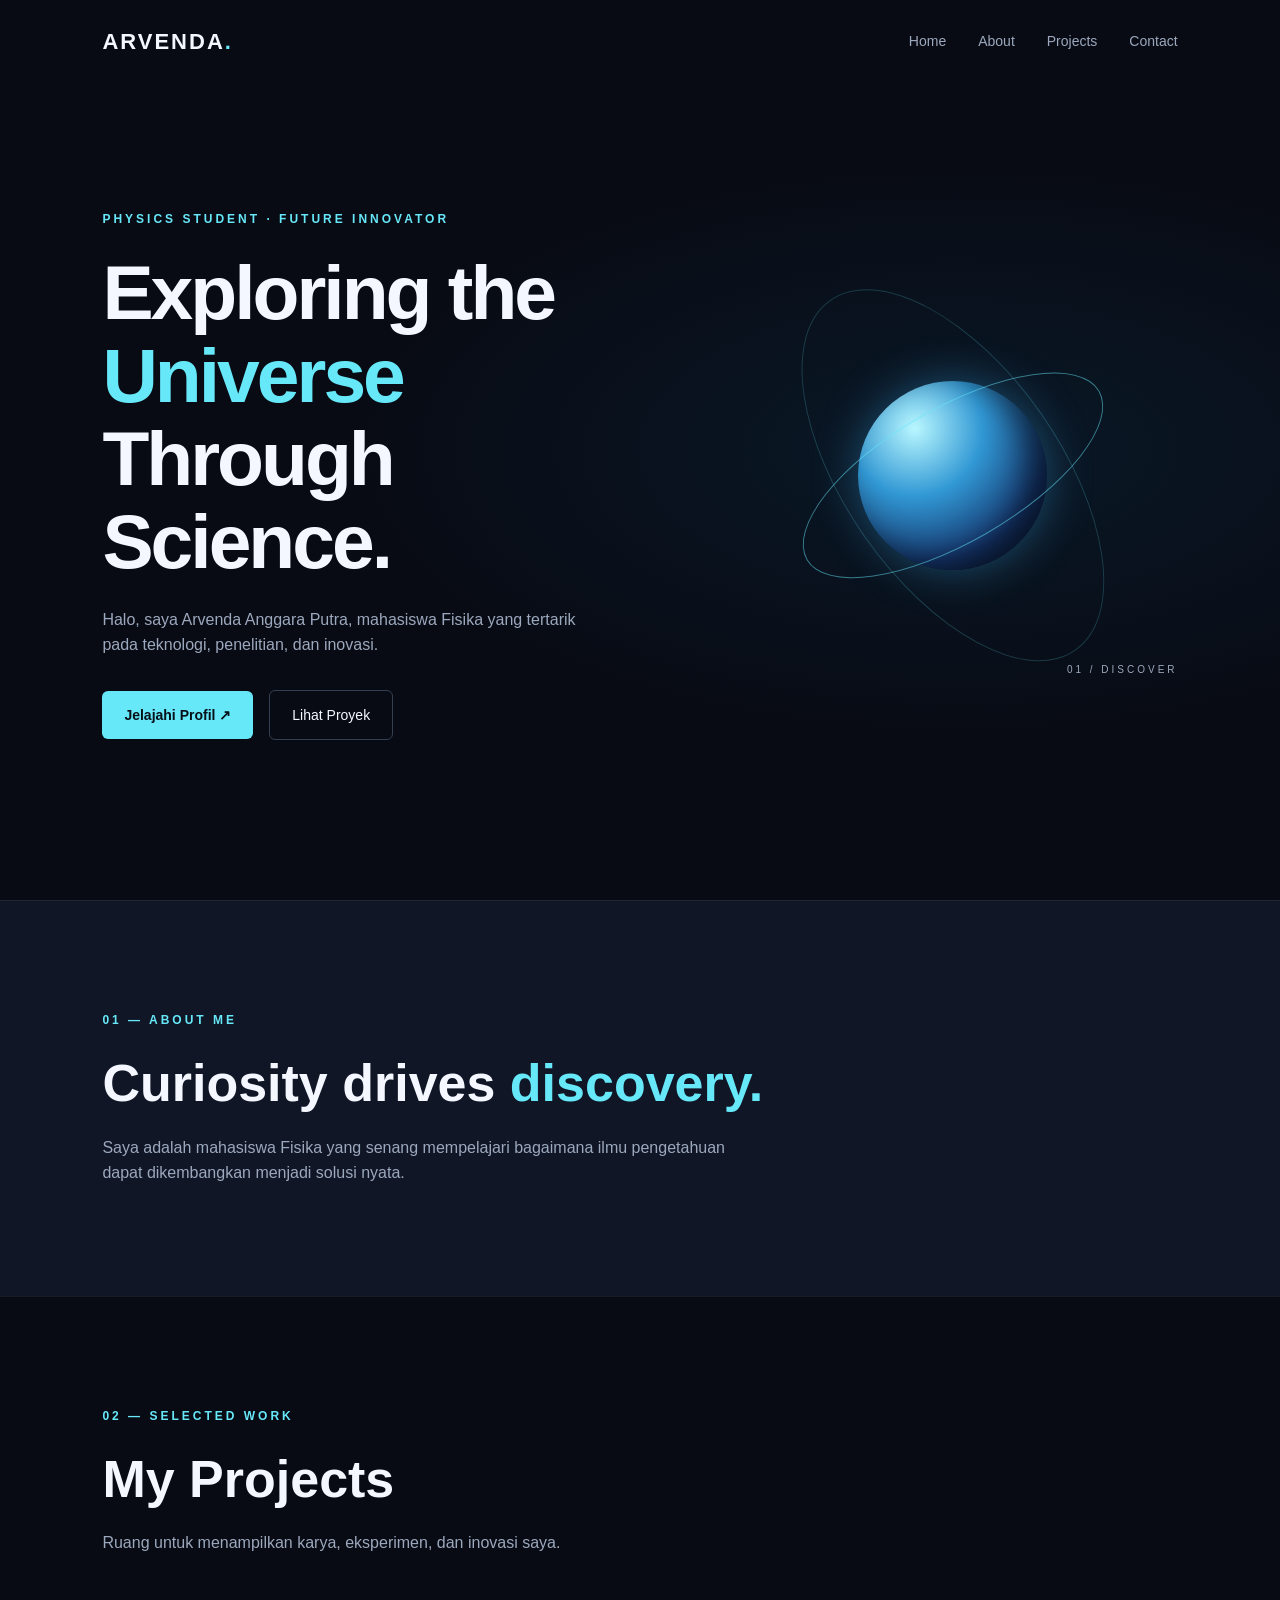
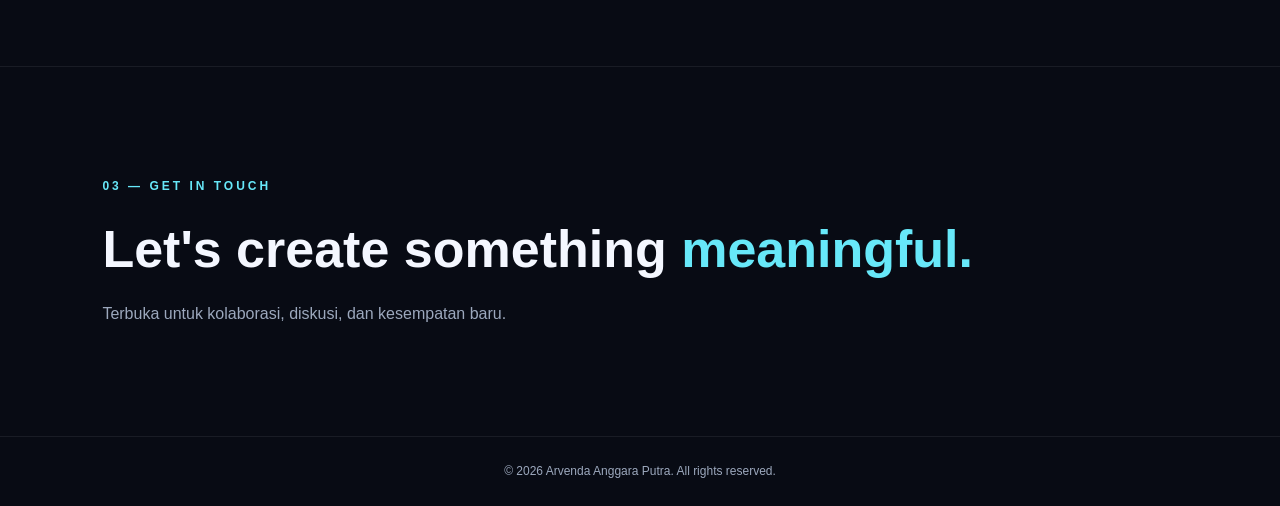
==== index.html @ 93c9cae4 "Add files via upload" ====
<!DOCTYPE html>
<html lang="id">
<head>
    <meta charset="UTF-8">
    <meta name="viewport" content="width=device-width, initial-scale=1.0">
    <title>Arvenda Anggara | Portfolio</title>
    <link rel="stylesheet" href="style.css">
</head>
<body>

    <header class="navbar">
        <a href="#" class="logo">ARVENDA<span>.</span></a>

        <nav>
            <a href="#home">Home</a>
            <a href="#about">About</a>
            <a href="#projects">Projects</a>
            <a href="#contact">Contact</a>
        </nav>
    </header>

    <main>
        <section class="hero" id="home">
            <div class="hero-content">
                <p class="eyebrow">PHYSICS STUDENT · FUTURE INNOVATOR</p>

                <h1>
                    Exploring the
                    <span>Universe</span>
                    Through Science.
                </h1>

                <p class="description">
                    Halo, saya Arvenda Anggara Putra,
                    mahasiswa Fisika yang tertarik pada
                    teknologi, penelitian, dan inovasi.
                </p>

                <div class="hero-buttons">
                    <a href="#about" class="btn-primary">
                        Jelajahi Profil <span>↗</span>
                    </a>
                    <a href="#projects" class="btn-secondary">
                        Lihat Proyek
                    </a>
                </div>
            </div>

            <div class="hero-visual">
                <div class="orbit orbit-one"></div>
                <div class="orbit orbit-two"></div>
                <div class="planet"></div>
                <div class="visual-label">01 / DISCOVER</div>
            </div>
        </section>

        <section class="about" id="about">
            <p class="eyebrow">01 — ABOUT ME</p>
            <h2>Curiosity drives <span>discovery.</span></h2>
            <p>
                Saya adalah mahasiswa Fisika yang senang
                mempelajari bagaimana ilmu pengetahuan
                dapat dikembangkan menjadi solusi nyata.
            </p>
        </section>

        <section class="projects" id="projects">
            <p class="eyebrow">02 — SELECTED WORK</p>
            <h2>My Projects</h2>
            <p>Ruang untuk menampilkan karya, eksperimen, dan inovasi saya.</p>
        </section>

        <section class="contact" id="contact">
            <p class="eyebrow">03 — GET IN TOUCH</p>
            <h2>Let's create something <span>meaningful.</span></h2>
            <p>Terbuka untuk kolaborasi, diskusi, dan kesempatan baru.</p>
        </section>
    </main>

    <footer>
        <p>© 2026 Arvenda Anggara Putra. All rights reserved.</p>
    </footer>

    <script src="script.js"></script>
</body>
</html>
---- style.css ----
/* 1. Pengaturan dasar */
* {
    margin: 0;
    padding: 0;
    box-sizing: border-box;
    scroll-behavior: smooth;
}

:root {
    --background: #080b14;
    --surface: #101625;
    --primary: #67e8f9;
    --text: #f4f7ff;
    --muted: #9ca8bd;
}

body {
    background: var(--background);
    color: var(--text);
    font-family: Arial, Helvetica, sans-serif;
    line-height: 1.6;
}

/* 2. Navigasi */
.navbar {
    width: 100%;
    padding: 24px 8%;
    display: flex;
    justify-content: space-between;
    align-items: center;
    position: absolute;
    top: 0;
    left: 0;
    z-index: 10;
}

.logo {
    font-size: 22px;
    font-weight: bold;
    letter-spacing: 2px;
    color: var(--text);
    text-decoration: none;
}

.logo span,
h1 span,
h2 span {
    color: var(--primary);
}

nav {
    display: flex;
    gap: 32px;
}

nav a {
    text-decoration: none;
    color: var(--muted);
    font-size: 14px;
    transition: color 0.3s ease;
}

nav a:hover {
    color: var(--primary);
}

/* 3. Halaman pembuka */
.hero {
    min-height: 100vh;
    padding: 130px 8% 80px;
    display: flex;
    align-items: center;
    justify-content: space-between;
    gap: 50px;
    overflow: hidden;
    position: relative;
    background:
        radial-gradient(
            ellipse at 75% 50%,
            rgba(20, 95, 140, 0.16),
            transparent 45%
        );
}

.hero-content {
    max-width: 620px;
    position: relative;
    z-index: 2;
    animation: fadeUp 1s ease both;
}

.eyebrow {
    color: var(--primary);
    font-size: 12px;
    letter-spacing: 3px;
    font-weight: bold;
    margin-bottom: 22px;
}

h1 {
    font-size: clamp(44px, 6vw, 78px);
    line-height: 1.08;
    letter-spacing: -3px;
    margin-bottom: 24px;
}

.description {
    max-width: 480px;
    color: var(--muted);
    font-size: 16px;
    margin-bottom: 32px;
}

/* 4. Tombol */
.hero-buttons {
    display: flex;
    align-items: center;
    flex-wrap: wrap;
    gap: 16px;
}

.btn-primary,
.btn-secondary {
    padding: 13px 22px;
    border-radius: 6px;
    text-decoration: none;
    font-size: 14px;
    transition: 0.3s ease;
}

.btn-primary {
    background: var(--primary);
    color: #061018;
    font-weight: bold;
}

.btn-primary:hover {
    transform: translateY(-4px);
    box-shadow: 0 8px 30px rgba(103, 232, 249, 0.25);
}

.btn-secondary {
    border: 1px solid #344052;
    color: var(--text);
}

.btn-secondary:hover {
    border-color: var(--primary);
    color: var(--primary);
}

/* 5. Visual planet dan orbit */
.hero-visual {
    width: min(40vw, 450px);
    aspect-ratio: 1;
    position: relative;
    display: grid;
    place-items: center;
    flex-shrink: 0;
    animation: fadeIn 1.5s ease both;
}

.planet {
    width: 42%;
    aspect-ratio: 1;
    border-radius: 50%;
    background:
        radial-gradient(circle at 30% 25%,
            #b9f7ff,
            #3198d4 35%,
            #15366e 70%,
            #091225);
    box-shadow:
        0 0 45px rgba(64, 185, 255, 0.35),
        inset -18px -10px 30px rgba(0, 0, 0, 0.5);
    animation: float 5s ease-in-out infinite;
}

.orbit {
    position: absolute;
    width: 75%;
    height: 30%;
    border: 1px solid rgba(103, 232, 249, 0.5);
    border-radius: 50%;
    transform: rotate(-30deg);
}

.orbit-one {
    animation: rotateOrbit 12s linear infinite;
}

.orbit-two {
    width: 95%;
    height: 48%;
    border-color: rgba(103, 232, 249, 0.2);
    transform: rotate(55deg);
}

.visual-label {
    position: absolute;
    bottom: 5%;
    right: 0;
    font-size: 10px;
    letter-spacing: 3px;
    color: var(--muted);
}

/* 6. Bagian lainnya */
.about,
.projects,
.contact {
    padding: 110px 8%;
    border-top: 1px solid rgba(255, 255, 255, 0.07);
}

.about {
    background: var(--surface);
}

.about h2,
.projects h2,
.contact h2 {
    font-size: clamp(32px, 5vw, 52px);
    line-height: 1.2;
    margin-bottom: 20px;
}

.about > p:last-child,
.projects > p:last-child,
.contact > p:last-child {
    max-width: 650px;
    color: var(--muted);
}

/* 7. Footer */
footer {
    padding: 25px 8%;
    text-align: center;
    border-top: 1px solid rgba(255, 255, 255, 0.07);
    color: var(--muted);
    font-size: 12px;
}

/* 8. Animasi */
@keyframes fadeUp {
    from {
        opacity: 0;
        transform: translateY(30px);
    }
    to {
        opacity: 1;
        transform: translateY(0);
    }
}

@keyframes fadeIn {
    from { opacity: 0; }
    to { opacity: 1; }
}

@keyframes float {
    0%, 100% { transform: translateY(0); }
    50% { transform: translateY(-15px); }
}

@keyframes rotateOrbit {
    from { transform: rotate(-30deg); }
    to { transform: rotate(330deg); }
}

/* 9. Tampilan ponsel */
@media (max-width: 768px) {
    .navbar {
        padding: 20px 6%;
        flex-wrap: wrap;
        gap: 15px;
    }

    nav {
        gap: 14px;
        flex-wrap: wrap;
    }

    nav a {
        font-size: 12px;
    }

    .hero {
        flex-direction: column;
        justify-content: center;
        text-align: center;
        padding: 150px 6% 70px;
        gap: 30px;
    }

    .hero-content {
        display: flex;
        flex-direction: column;
        align-items: center;
    }

    h1 {
        letter-spacing: -1.5px;
    }

    .hero-visual {
        width: min(75vw, 340px);
    }

    .hero-buttons {
        justify-content: center;
    }

    .about,
    .projects,
    .contact {
        padding: 80px 6%;
    }
}
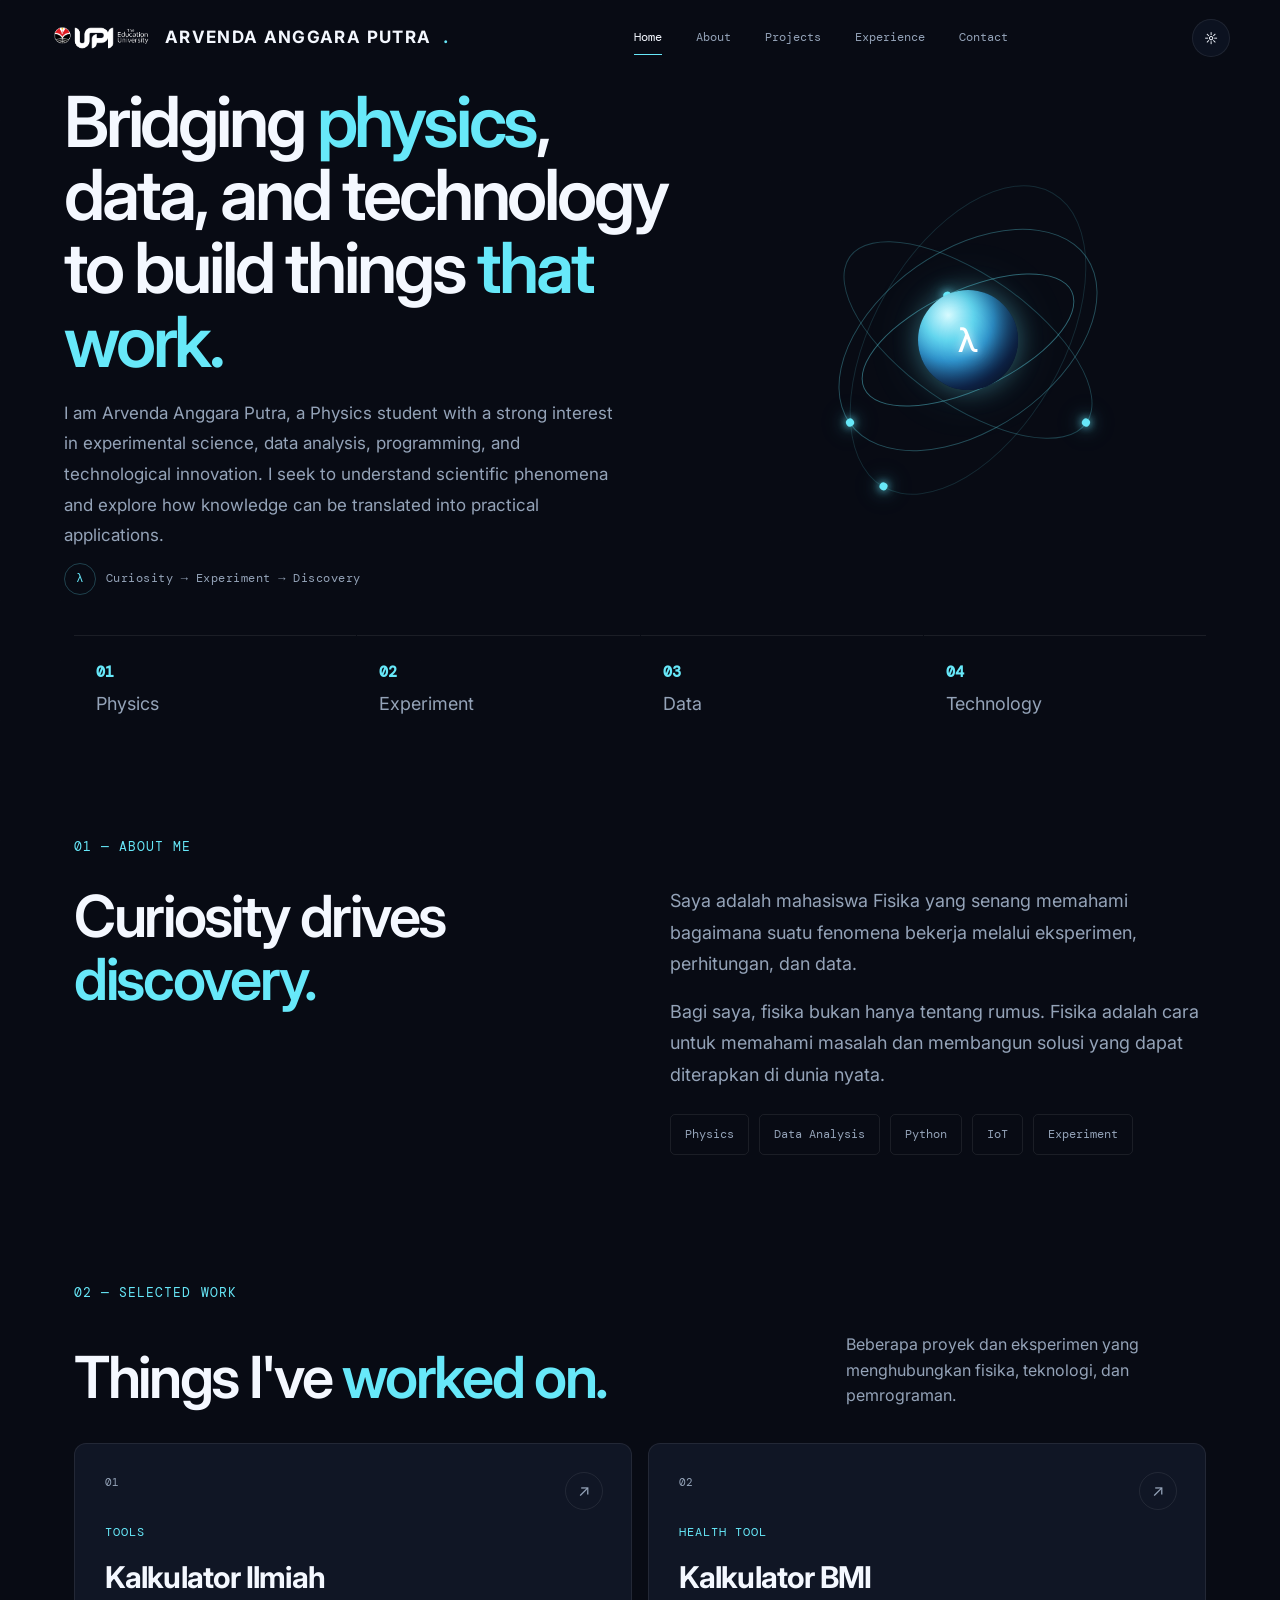
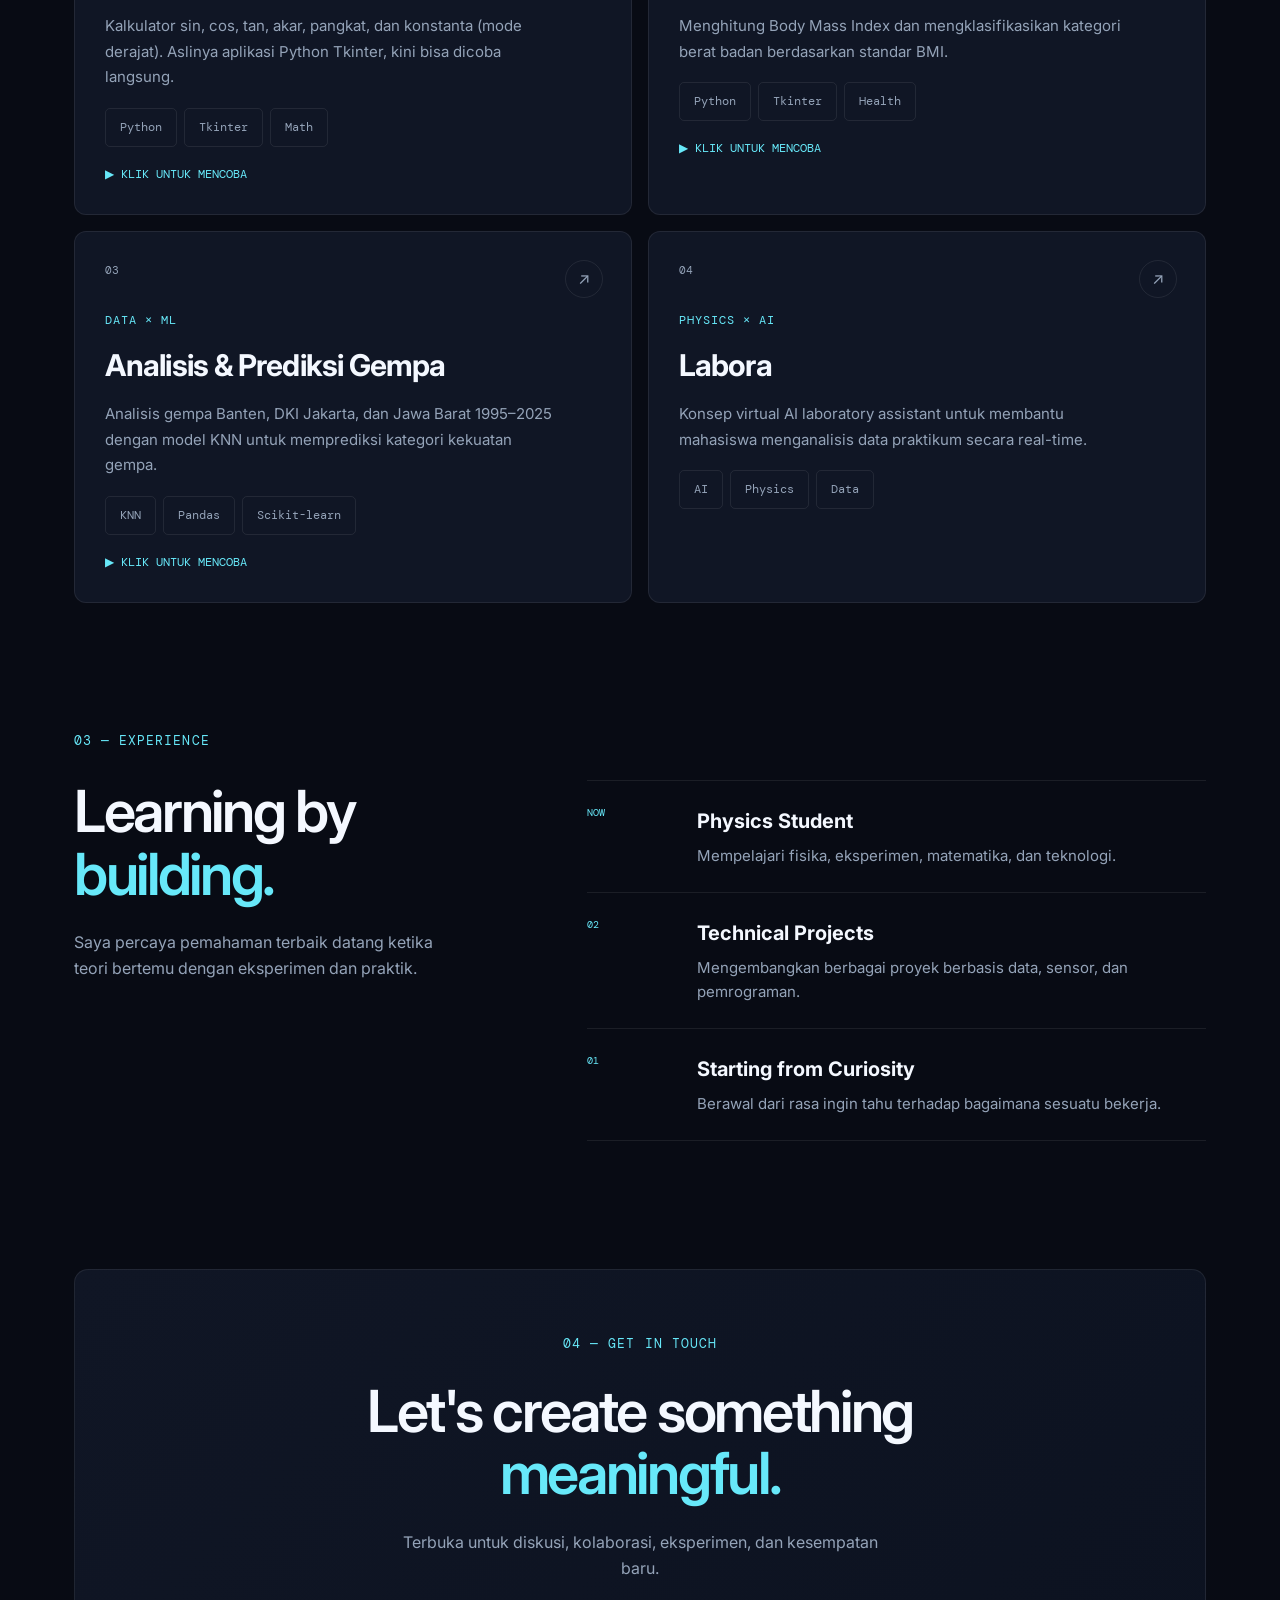
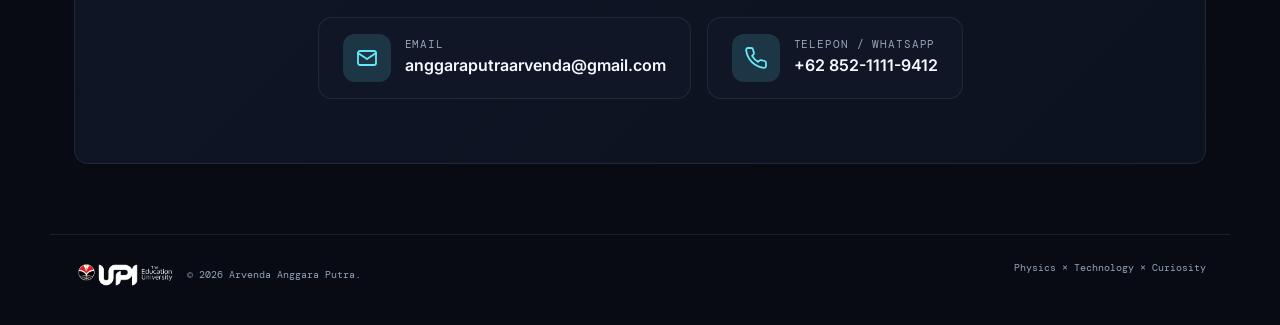
==== commit 2c873c48: "Add files via upload" ====
--- a/index.html
+++ b/index.html
@@ -1,87 +1,220 @@
-
 <!DOCTYPE html>
 <html lang="id">
 <head>
-    <meta charset="UTF-8">
-    <meta name="viewport" content="width=device-width, initial-scale=1.0">
-    <title>Arvenda Anggara | Portfolio</title>
-    <link rel="stylesheet" href="style.css">
+<meta charset="UTF-8">
+<meta name="viewport" content="width=device-width, initial-scale=1.0">
+<meta name="description" content="Portfolio Arvenda Anggara Putra — Physics Student, Technical Explorer, and Future Innovator.">
+<title>Arvenda Anggara | Physics Student</title>
+<link rel="preconnect" href="https://fonts.googleapis.com">
+<link rel="preconnect" href="https://fonts.gstatic.com" crossorigin>
+<link href="https://fonts.googleapis.com/css2?family=DM+Mono:wght@400;500&family=Inter:wght@400;500;600;700&display=swap" rel="stylesheet">
+<link rel="stylesheet" href="style.css">
+<style>
+/* ===== PENYESUAIAN LAYOUT ===== */
+.hero{min-height:0;padding:85px 5% 30px;gap:3rem}
+.hero-description{font-size:17px;margin-top:20px}
+/* Jarak atas hero-note dikurangi agar lebih naik merapat ke teks */
+.hero-note{margin-top:12px;font-size:12px}
+.note-symbol{width:32px;height:32px}
+.stats{padding:10px 24px 30px}
+.stat-item{padding:24px 22px}
+.stat-item strong{font-size:15px;margin-bottom:6px}
+.stat-item span{font-size:18px}
+.section{padding:64px 24px}
+.section-label{margin-bottom:28px;font-size:13px}
+.about-grid{gap:60px}
+.about-text{font-size:18px;line-height:1.75}
+.about-text p+p{margin-top:16px}
+.skills{margin-top:24px;gap:10px}
+.skills span,.project-tags span{font-size:12px;padding:9px 14px}
+.section-heading{margin-bottom:34px}
+.section-heading p{font-size:16px}
+.project-card{min-height:0;padding:30px;justify-content:flex-start}
+.project-content{margin-top:26px}
+.project-category{font-size:12px}
+.project-card h3{font-size:30px;margin-top:10px}
+.project-card p{font-size:15px;margin-top:12px}
+.project-tags{margin-top:18px}
+.timeline-item{padding:24px 0}
+.timeline-item h3{font-size:20px}
+.timeline-item p{font-size:15px}
+.contact{padding-bottom:70px}
+.contact-box{padding:64px 40px}
+.demo-cta{margin-top:18px;font-family:"DM Mono",monospace;font-size:12px;color:var(--accent)}
+.project-card.demo{cursor:pointer}
+
+/* ===== LOGO UPI ===== */
+.logo{display:flex;align-items:center;gap:12px}
+.upi{height:30px;width:auto;display:block}
+body.light .upi{filter:brightness(0)}
+.uni{display:inline-flex;align-items:center;gap:14px;margin-bottom:12px;}
+.uni .upi{height:44px}
+.uni span{font:11px/1.6 "DM Mono",monospace;color:var(--text-muted);text-align:left;letter-spacing:.04em}
+footer p:first-child{display:flex;align-items:center;gap:10px}
+@media(max-width:1100px){.logo .upi{display:none}}
+
+/* ===== KONTAK ===== */
+.contact-links{display:flex;gap:16px;justify-content:center;flex-wrap:wrap;margin-top:36px}
+.c-item{display:flex;align-items:center;gap:14px;padding:16px 24px;border:1px solid var(--border);border-radius:14px;background:var(--surface);text-align:left;transition:.25s ease}
+.c-item:hover{border-color:var(--border-accent);transform:translateY(-3px)}
+.c-ico{width:48px;height:48px;border-radius:12px;display:grid;place-items:center;background:var(--accent-soft);color:var(--accent);flex-shrink:0}
+.c-item small{display:block;font:11px "DM Mono",monospace;letter-spacing:.08em;color:var(--text-muted);margin-bottom:2px}
+.c-item b{font-size:16px;font-weight:600}
+@media(max-width:700px){.contact-box{padding:48px 20px}.c-item{width:100%}}
+</style>
 </head>
 <body>
 
-    <header class="navbar">
-        <a href="#" class="logo">ARVENDA<span>.</span></a>
-
-        <nav>
-            <a href="#home">Home</a>
-            <a href="#about">About</a>
-            <a href="#projects">Projects</a>
-            <a href="#contact">Contact</a>
-        </nav>
-    </header>
-
-    <main>
-        <section class="hero" id="home">
-            <div class="hero-content">
-                <p class="eyebrow">PHYSICS STUDENT · FUTURE INNOVATOR</p>
-
-                <h1>
-                    Exploring the
-                    <span>Universe</span>
-                    Through Science.
-                </h1>
-
-                <p class="description">
-                    Halo, saya Arvenda Anggara Putra,
-                    mahasiswa Fisika yang tertarik pada
-                    teknologi, penelitian, dan inovasi.
-                </p>
-
-                <div class="hero-buttons">
-                    <a href="#about" class="btn-primary">
-                        Jelajahi Profil <span>↗</span>
-                    </a>
-                    <a href="#projects" class="btn-secondary">
-                        Lihat Proyek
-                    </a>
-                </div>
-            </div>
-
-            <div class="hero-visual">
-                <div class="orbit orbit-one"></div>
-                <div class="orbit orbit-two"></div>
-                <div class="planet"></div>
-                <div class="visual-label">01 / DISCOVER</div>
-            </div>
-        </section>
-
-        <section class="about" id="about">
-            <p class="eyebrow">01 — ABOUT ME</p>
-            <h2>Curiosity drives <span>discovery.</span></h2>
-            <p>
-                Saya adalah mahasiswa Fisika yang senang
-                mempelajari bagaimana ilmu pengetahuan
-                dapat dikembangkan menjadi solusi nyata.
-            </p>
-        </section>
-
-        <section class="projects" id="projects">
-            <p class="eyebrow">02 — SELECTED WORK</p>
-            <h2>My Projects</h2>
-            <p>Ruang untuk menampilkan karya, eksperimen, dan inovasi saya.</p>
-        </section>
-
-        <section class="contact" id="contact">
-            <p class="eyebrow">03 — GET IN TOUCH</p>
-            <h2>Let's create something <span>meaningful.</span></h2>
-            <p>Terbuka untuk kolaborasi, diskusi, dan kesempatan baru.</p>
-        </section>
-    </main>
-
-    <footer>
-        <p>© 2026 Arvenda Anggara Putra. All rights reserved.</p>
-    </footer>
-
-    <script src="script.js"></script>
+<header class="navbar" id="navbar">
+  <a href="#home" class="logo"><img class="upi" src="UPI-Logo-white.png" alt="" onerror="this.style.display='none'">ARVENDA ANGGARA PUTRA<span>.</span></a>
+  <nav class="nav-links" id="navLinks">
+    <a href="#home" class="nav-link active">Home</a>
+    <a href="#about" class="nav-link">About</a>
+    <a href="#projects" class="nav-link">Projects</a>
+    <a href="#experience" class="nav-link">Experience</a>
+    <a href="#contact" class="nav-link">Contact</a>
+  </nav>
+  <div class="nav-actions">
+    <button class="theme-toggle" id="themeToggle" aria-label="Toggle theme">☼</button>
+    <button class="menu-toggle" id="menuToggle" aria-label="Open menu" aria-expanded="false">☰</button>
+  </div>
+</header>
+
+<main>
+
+<section class="hero" id="home">
+  <div class="hero-content reveal">
+    
+    <h1>Bridging <span>physics</span>, data, and technology<br>to build things <span>that work.</span></h1>
+    
+    <p class="hero-description">I am Arvenda Anggara Putra, a Physics student with a strong interest in experimental science, data analysis, programming, and technological innovation. I seek to understand scientific phenomena and explore how knowledge can be translated into practical applications.</p>
+    
+    <div class="hero-note"><span class="note-symbol">λ</span><span>Curiosity → Experiment → Discovery</span></div>
+  </div>
+  <div class="hero-visual reveal">
+    <div class="orbit orbit-one"><span class="particle"></span></div>
+    <div class="orbit orbit-two"><span class="particle"></span></div>
+    <div class="orbit orbit-three"><span class="particle"></span></div>
+    <div class="orbit orbit-four"><span class="particle"></span></div>
+    <div class="planet"><span>λ</span></div>
+  </div>
+</section>
+
+<section class="stats">
+  <div class="stat-item reveal"><strong>01</strong><span>Physics</span></div>
+  <div class="stat-item reveal"><strong>02</strong><span>Experiment</span></div>
+  <div class="stat-item reveal"><strong>03</strong><span>Data</span></div>
+  <div class="stat-item reveal"><strong>04</strong><span>Technology</span></div>
+</section>
+
+<section class="section about" id="about">
+  <div class="section-label reveal">01 — ABOUT ME</div>
+  <div class="about-grid">
+    <div class="about-title reveal"><h2>Curiosity drives <span>discovery.</span></h2></div>
+    <div class="about-text reveal">
+      <p>Saya adalah mahasiswa Fisika yang senang memahami bagaimana suatu fenomena bekerja melalui eksperimen, perhitungan, dan data.</p>
+      <p>Bagi saya, fisika bukan hanya tentang rumus. Fisika adalah cara untuk memahami masalah dan membangun solusi yang dapat diterapkan di dunia nyata.</p>
+      <div class="skills"><span>Physics</span><span>Data Analysis</span><span>Python</span><span>IoT</span><span>Experiment</span></div>
+    </div>
+  </div>
+</section>
+
+<section class="section projects" id="projects">
+  <div class="section-label reveal">02 — SELECTED WORK</div>
+  <div class="section-heading reveal">
+    <h2>Things I've <span>worked on.</span></h2>
+    <p>Beberapa proyek dan eksperimen yang menghubungkan fisika, teknologi, dan pemrograman.</p>
+  </div>
+  <div class="project-grid">
+
+    <article class="project-card demo reveal" data-app="calc">
+      <div class="project-number">01</div>
+      <div class="project-content">
+        <span class="project-category">TOOLS</span><h3>Kalkulator Ilmiah</h3>
+        <p>Kalkulator sin, cos, tan, akar, pangkat, dan konstanta (mode derajat). Aslinya aplikasi Python Tkinter, kini bisa dicoba langsung.</p>
+        <div class="project-tags"><span>Python</span><span>Tkinter</span><span>Math</span></div>
+        <div class="demo-cta">▶ KLIK UNTUK MENCOBA</div>
+      </div><span class="project-arrow">↗</span>
+    </article>
+
+    <article class="project-card demo reveal" data-app="bmi">
+      <div class="project-number">02</div>
+      <div class="project-content">
+        <span class="project-category">HEALTH TOOL</span><h3>Kalkulator BMI</h3>
+        <p>Menghitung Body Mass Index dan mengklasifikasikan kategori berat badan berdasarkan standar BMI.</p>
+        <div class="project-tags"><span>Python</span><span>Tkinter</span><span>Health</span></div>
+        <div class="demo-cta">▶ KLIK UNTUK MENCOBA</div>
+      </div><span class="project-arrow">↗</span>
+    </article>
+
+    <article class="project-card demo reveal" data-app="gempa">
+      <div class="project-number">03</div>
+      <div class="project-content">
+        <span class="project-category">DATA × ML</span><h3>Analisis &amp; Prediksi Gempa</h3>
+        <p>Analisis gempa Banten, DKI Jakarta, dan Jawa Barat 1995–2025 dengan model KNN untuk memprediksi kategori kekuatan gempa.</p>
+        <div class="project-tags"><span>KNN</span><span>Pandas</span><span>Scikit-learn</span></div>
+        <div class="demo-cta">▶ KLIK UNTUK MENCOBA</div>
+      </div><span class="project-arrow">↗</span>
+    </article>
+
+    <article class="project-card reveal">
+      <div class="project-number">04</div>
+      <div class="project-content">
+        <span class="project-category">PHYSICS × AI</span><h3>Labora</h3>
+        <p>Konsep virtual AI laboratory assistant untuk membantu mahasiswa menganalisis data praktikum secara real-time.</p>
+        <div class="project-tags"><span>AI</span><span>Physics</span><span>Data</span></div>
+      </div><span class="project-arrow">↗</span>
+    </article>
+
+  </div>
+</section>
+
+<section class="section experience" id="experience">
+  <div class="section-label reveal">03 — EXPERIENCE</div>
+  <div class="experience-grid">
+    <div class="experience-intro reveal">
+      <h2>Learning by <span>building.</span></h2>
+      <p>Saya percaya pemahaman terbaik datang ketika teori bertemu dengan eksperimen dan praktik.</p>
+    </div>
+    <div class="timeline">
+      <div class="timeline-item reveal"><span class="timeline-year">NOW</span><div><h3>Physics Student</h3><p>Mempelajari fisika, eksperimen, matematika, dan teknologi.</p></div></div>
+      <div class="timeline-item reveal"><span class="timeline-year">02</span><div><h3>Technical Projects</h3><p>Mengembangkan berbagai proyek berbasis data, sensor, dan pemrograman.</p></div></div>
+      <div class="timeline-item reveal"><span class="timeline-year">01</span><div><h3>Starting from Curiosity</h3><p>Berawal dari rasa ingin tahu terhadap bagaimana sesuatu bekerja.</p></div></div>
+    </div>
+  </div>
+</section>
+
+<section class="section contact" id="contact">
+  <div class="contact-box reveal">
+    <span class="section-label">04 — GET IN TOUCH</span>
+    <h2>Let's create something <span>meaningful.</span></h2>
+    <p>Terbuka untuk diskusi, kolaborasi, eksperimen, dan kesempatan baru.</p>
+
+    <div class="contact-links">
+      <a class="c-item" href="https://mail.google.com/mail/?view=cm&fs=1&to=anggaraputraarvenda@gmail.com" target="_blank" rel="noopener">
+        <span class="c-ico"><svg width="24" height="24" viewBox="0 0 24 24" fill="none" stroke="currentColor" stroke-width="1.8" stroke-linecap="round" stroke-linejoin="round"><rect x="3" y="5" width="18" height="14" rx="2"/><path d="m3 7 9 6 9-6"/></svg></span>
+        <span><small>EMAIL</small><b>anggaraputraarvenda@gmail.com</b></span>
+      </a>
+      <a class="c-item" href="https://wa.me/6285211119412" target="_blank" rel="noopener">
+        <span class="c-ico"><svg width="24" height="24" viewBox="0 0 24 24" fill="none" stroke="currentColor" stroke-width="1.8" stroke-linecap="round" stroke-linejoin="round"><path d="M22 16.9v3a2 2 0 0 1-2.2 2 19.8 19.8 0 0 1-8.6-3.1 19.5 19.5 0 0 1-6-6A19.8 19.8 0 0 1 2.1 4.2 2 2 0 0 1 4.1 2h3a2 2 0 0 1 2 1.7c.1 1 .4 1.9.7 2.8a2 2 0 0 1-.5 2.1L8.1 9.9a16 16 0 0 0 6 6l1.3-1.3a2 2 0 0 1 2.1-.4c.9.3 1.8.6 2.8.7a2 2 0 0 1 1.7 2z"/></svg></span>
+        <span><small>TELEPON / WHATSAPP</small><b>+62 852-1111-9412</b></span>
+      </a>
+    </div>
+  </div>
+</section>
+
+</main>
+
+<footer>
+  <p><img class="upi" src="UPI-Logo-white.png" alt="" onerror="this.style.display='none'"><span><span id="footerYear"></span> Arvenda Anggara Putra.</span></p>
+  <p>Physics × Technology × Curiosity</p>
+</footer>
+
+<script src="script.js"></script>
+<script>
+document.querySelectorAll(".project-card.demo").forEach(function(c){
+  c.onclick=function(){location.href=({calc:"kalkulator.html",bmi:"bmi.html",gempa:"gempa.html"})[c.dataset.app];};
+});
+</script>
 </body>
 </html>
--- a/style.css
+++ b/style.css
@@ -1,320 +1,2023 @@
-
-/* 1. Pengaturan dasar */
-* {
-    margin: 0;
-    padding: 0;
-    box-sizing: border-box;
-    scroll-behavior: smooth;
+    /* =====================================================
+    VARIABLES
+    ===================================================== */
+
+    :root {
+
+        --background: #080b14;
+        --surface: #101625;
+        --surface-soft: #0c1220;
+        --text: #f4f8ff;
+        --text-muted: #94a3b8;
+        --accent: #67e8f9;
+        --accent-soft:
+            rgba(103, 232, 249, 0.15);
+        --border:
+            rgba(255, 255, 255, 0.08);
+        --border-accent:
+            rgba(103, 232, 249, 0.25);
+        --max-width: 1180px;
+    }
+
+    /* =====================================================
+    LIGHT MODE
+    ===================================================== */
+
+    body.light {
+
+        --background: #f4f7fb;
+        --surface: #ffffff;
+        --surface-soft: #edf2f7;
+        --text: #101827;
+        --text-muted: #5b677a;
+        --accent: #087f9c;
+        --accent-soft:
+            rgba(8, 127, 156, 0.10);
+        --border:
+            rgba(15, 23, 42, 0.10);
+        --border-accent:
+            rgba(8, 127, 156, 0.25);
+    }
+
+    /* =====================================================
+    RESET
+    ===================================================== */
+
+    * {
+
+        margin: 0;
+        padding: 0;
+
+        box-sizing: border-box;
+
+    }
+    html {
+
+        scroll-behavior: smooth;
+
+    }
+    body {
+
+        font-family:
+            "Inter",
+            sans-serif;
+        background:
+            var(--background);
+        color:
+            var(--text);
+        line-height: 1.6;
+        overflow-x: hidden;
+        transition:
+            background 0.3s ease,
+            color 0.3s ease;
+
+    }
+
+    a {
+
+        color: inherit;
+
+        text-decoration: none;
+
+    }
+
+    button {
+
+        font-family: inherit;
+
+    }
+
+    /* =====================================================
+    BACKGROUND GRID
+    ===================================================== */
+
+    body::before {
+
+        content: "";
+        position: fixed;
+        inset: 0;
+        pointer-events: none;
+        z-index: -2;
+        opacity: 0.18;
+        background-image:
+            linear-gradient(
+                rgba(255,255,255,0.025) 1px,
+                transparent 1px
+            ),
+            linear-gradient(
+                90deg,
+                rgba(255,255,255,0.025) 1px,
+                transparent 1px
+            );
+        background-size: 60px 60px;
+
+    }
+    
+    /* =====================================================
+    NAVBAR
+    ===================================================== */
+
+    .navbar {
+
+        position: fixed;
+
+        top: 0;
+        left: 0;
+
+        width: 100%;
+
+        height: 76px;
+
+        padding:
+            0 max(
+                24px,
+                calc((100% - var(--max-width)) / 2)
+            );
+
+        display: flex;
+
+        align-items: center;
+
+        justify-content: space-between;
+
+        z-index: 1000;
+
+        border-bottom:
+            1px solid transparent;
+
+        transition:
+            background 0.3s ease,
+            border-color 0.3s ease,
+            backdrop-filter 0.3s ease;
+
+    }
+
+
+    .navbar.scrolled {
+
+        background:
+            rgba(8, 11, 20, 0.78);
+
+        border-color:
+            var(--border);
+
+        backdrop-filter:
+            blur(16px);
+
+    }
+
+
+    body.light .navbar.scrolled {
+
+        background:
+            rgba(244, 247, 251, 0.85);
+
+    }
+
+
+    /* =====================================================
+    LOGO
+    ===================================================== */
+
+    .logo {
+
+        font-size: 17px;
+
+        font-weight: 700;
+
+        letter-spacing: 0.08em;
+
+    }
+
+
+    .logo span {
+
+        color:
+            var(--accent);
+
+    }
+
+
+    /* =====================================================
+    NAV LINKS
+    ===================================================== */
+
+    .nav-links {
+
+        display: flex;
+
+        align-items: center;
+
+        gap: 34px;
+
+    }
+
+
+    .nav-link {
+
+        position: relative;
+
+        font-family:
+            "DM Mono",
+            monospace;
+
+        font-size: 12px;
+
+        color:
+            var(--text-muted);
+
+        transition:
+            color 0.25s ease;
+
+    }
+
+
+    .nav-link:hover,
+    .nav-link.active {
+
+        color:
+            var(--text);
+
+    }
+
+
+    .nav-link::after {
+
+        content: "";
+
+        position: absolute;
+
+        left: 0;
+
+        bottom: -8px;
+
+        width: 0;
+
+        height: 1px;
+
+        background:
+            var(--accent);
+
+        transition:
+            width 0.25s ease;
+
+    }
+
+
+    .nav-link:hover::after,
+    .nav-link.active::after {
+
+        width: 100%;
+
+    }
+
+
+    /* =====================================================
+    NAV ACTIONS
+    ===================================================== */
+
+    .nav-actions {
+
+        display: flex;
+
+        align-items: center;
+
+        gap: 12px;
+
+    }
+
+
+    .theme-toggle,
+    .menu-toggle {
+
+        width: 38px;
+
+        height: 38px;
+
+        border:
+            1px solid var(--border);
+
+        border-radius: 50%;
+
+        background:
+            var(--surface-soft);
+
+        color:
+            var(--text);
+
+        cursor: pointer;
+
+        display: grid;
+
+        place-items: center;
+
+        transition:
+            0.25s ease;
+
+    }
+
+
+    .theme-toggle:hover,
+    .menu-toggle:hover {
+
+        border-color:
+            var(--border-accent);
+
+        color:
+            var(--accent);
+
+    }
+
+
+    .menu-toggle {
+
+        display: none;
+
+    }
+
+
+    /* =====================================================
+    HERO
+    ===================================================== */
+
+    .hero {
+  min-height: calc(100vh - 70px);
+  padding: 90px 5% 50px;
+  display: grid;
+  grid-template-columns: 1.1fr 0.9fr;
+  align-items: center;
+  gap: 2rem;
 }
 
-:root {
-    --background: #080b14;
-    --surface: #101625;
-    --primary: #67e8f9;
-    --text: #f4f7ff;
-    --muted: #9ca8bd;
-}
-
-body {
-    background: var(--background);
-    color: var(--text);
-    font-family: Arial, Helvetica, sans-serif;
-    line-height: 1.6;
-}
-
-/* 2. Navigasi */
-.navbar {
-    width: 100%;
-    padding: 24px 8%;
-    display: flex;
-    justify-content: space-between;
-    align-items: center;
-    position: absolute;
-    top: 0;
-    left: 0;
-    z-index: 10;
-}
-
-.logo {
-    font-size: 22px;
-    font-weight: bold;
-    letter-spacing: 2px;
-    color: var(--text);
-    text-decoration: none;
-}
-
-.logo span,
-h1 span,
-h2 span {
-    color: var(--primary);
-}
-
-nav {
-    display: flex;
-    gap: 32px;
-}
-
-nav a {
-    text-decoration: none;
-    color: var(--muted);
-    font-size: 14px;
-    transition: color 0.3s ease;
-}
-
-nav a:hover {
-    color: var(--primary);
-}
-
-/* 3. Halaman pembuka */
-.hero {
-    min-height: 100vh;
-    padding: 130px 8% 80px;
-    display: flex;
-    align-items: center;
-    justify-content: space-between;
-    gap: 50px;
-    overflow: hidden;
-    position: relative;
-    background:
-        radial-gradient(
-            ellipse at 75% 50%,
-            rgba(20, 95, 140, 0.16),
-            transparent 45%
-        );
-}
-
-.hero-content {
-    max-width: 620px;
-    position: relative;
-    z-index: 2;
-    animation: fadeUp 1s ease both;
-}
-
-.eyebrow {
-    color: var(--primary);
-    font-size: 12px;
-    letter-spacing: 3px;
-    font-weight: bold;
-    margin-bottom: 22px;
-}
-
-h1 {
-    font-size: clamp(44px, 6vw, 78px);
-    line-height: 1.08;
-    letter-spacing: -3px;
-    margin-bottom: 24px;
-}
-
-.description {
-    max-width: 480px;
-    color: var(--muted);
-    font-size: 16px;
-    margin-bottom: 32px;
-}
-
-/* 4. Tombol */
-.hero-buttons {
-    display: flex;
-    align-items: center;
-    flex-wrap: wrap;
-    gap: 16px;
-}
-
-.btn-primary,
-.btn-secondary {
-    padding: 13px 22px;
-    border-radius: 6px;
-    text-decoration: none;
-    font-size: 14px;
-    transition: 0.3s ease;
-}
-
-.btn-primary {
-    background: var(--primary);
-    color: #061018;
-    font-weight: bold;
-}
-
-.btn-primary:hover {
-    transform: translateY(-4px);
-    box-shadow: 0 8px 30px rgba(103, 232, 249, 0.25);
-}
-
-.btn-secondary {
-    border: 1px solid #344052;
-    color: var(--text);
-}
-
-.btn-secondary:hover {
-    border-color: var(--primary);
-    color: var(--primary);
-}
-
-/* 5. Visual planet dan orbit */
-.hero-visual {
-    width: min(40vw, 450px);
-    aspect-ratio: 1;
-    position: relative;
-    display: grid;
-    place-items: center;
-    flex-shrink: 0;
-    animation: fadeIn 1.5s ease both;
-}
-
-.planet {
-    width: 42%;
-    aspect-ratio: 1;
-    border-radius: 50%;
-    background:
-        radial-gradient(circle at 30% 25%,
-            #b9f7ff,
-            #3198d4 35%,
-            #15366e 70%,
-            #091225);
-    box-shadow:
-        0 0 45px rgba(64, 185, 255, 0.35),
-        inset -18px -10px 30px rgba(0, 0, 0, 0.5);
-    animation: float 5s ease-in-out infinite;
-}
-
-.orbit {
-    position: absolute;
-    width: 75%;
-    height: 30%;
-    border: 1px solid rgba(103, 232, 249, 0.5);
-    border-radius: 50%;
-    transform: rotate(-30deg);
-}
-
-.orbit-one {
-    animation: rotateOrbit 12s linear infinite;
-}
-
-.orbit-two {
-    width: 95%;
-    height: 48%;
-    border-color: rgba(103, 232, 249, 0.2);
-    transform: rotate(55deg);
-}
-
-.visual-label {
-    position: absolute;
-    bottom: 5%;
-    right: 0;
-    font-size: 10px;
-    letter-spacing: 3px;
-    color: var(--muted);
-}
-
-/* 6. Bagian lainnya */
-.about,
-.projects,
-.contact {
-    padding: 110px 8%;
-    border-top: 1px solid rgba(255, 255, 255, 0.07);
-}
-
-.about {
-    background: var(--surface);
-}
-
-.about h2,
-.projects h2,
-.contact h2 {
-    font-size: clamp(32px, 5vw, 52px);
-    line-height: 1.2;
-    margin-bottom: 20px;
-}
-
-.about > p:last-child,
-.projects > p:last-child,
-.contact > p:last-child {
-    max-width: 650px;
-    color: var(--muted);
-}
-
-/* 7. Footer */
-footer {
-    padding: 25px 8%;
-    text-align: center;
-    border-top: 1px solid rgba(255, 255, 255, 0.07);
-    color: var(--muted);
-    font-size: 12px;
-}
-
-/* 8. Animasi */
-@keyframes fadeUp {
-    from {
+    /* =====================================================
+    HERO CONTENT
+    ===================================================== */
+
+    .eyebrow {
+
+        margin-bottom: 20px;
+
+        font-family:
+            "DM Mono",
+            monospace;
+
+        font-size: 11px;
+
+        letter-spacing: 0.12em;
+
+        color:
+            var(--accent);
+
+    }
+
+
+    .hero h1 {
+
+        max-width: 720px;
+
+        font-size:
+            clamp(42px, 5.5vw, 74px);
+
+        line-height: 1.04;
+
+        letter-spacing: -0.045em;
+
+        font-weight: 600;
+
+    }
+
+
+    .hero h1 span {
+
+        color:
+            var(--accent);
+
+    }
+
+
+    .hero-description {
+
+        max-width: 560px;
+
+        margin-top: 28px;
+
+        color:
+            var(--text-muted);
+
+        font-size: 16px;
+
+        line-height: 1.8;
+
+    }
+
+
+    /* =====================================================
+    HERO BUTTONS
+    ===================================================== */
+
+    .hero-buttons {
+
+        display: flex;
+
+        gap: 12px;
+
+        margin-top: 34px;
+
+        flex-wrap: wrap;
+
+    }
+
+
+    .btn {
+
+        display: inline-flex;
+
+        align-items: center;
+
+        justify-content: center;
+
+        gap: 10px;
+
+        min-height: 48px;
+
+        padding:
+            0 20px;
+
+        border-radius: 8px;
+
+        font-size: 13px;
+
+        font-weight: 600;
+
+        transition:
+            0.25s ease;
+
+    }
+
+
+    .btn-primary {
+
+        background:
+            var(--accent);
+
+        color:
+            #061018;
+
+    }
+
+
+    .btn-primary:hover {
+
+        transform:
+            translateY(-3px);
+
+        box-shadow:
+            0 12px 30px
+            rgba(103,232,249,0.18);
+
+    }
+
+
+    .btn-secondary {
+
+        border:
+            1px solid var(--border);
+
+        color:
+            var(--text);
+
+    }
+
+
+    .btn-secondary:hover {
+
+        border-color:
+            var(--border-accent);
+
+        transform:
+            translateY(-3px);
+
+    }
+
+
+    /* =====================================================
+    HERO NOTE
+    ===================================================== */
+
+    .hero-note {
+
+        display: flex;
+
+        align-items: center;
+
+        gap: 10px;
+
+        margin-top: 38px;
+
+        color:
+            var(--text-muted);
+
+        font-family:
+            "DM Mono",
+            monospace;
+
+        font-size: 10px;
+
+        letter-spacing: 0.04em;
+
+    }
+
+
+    .note-symbol {
+
+        display: grid;
+
+        place-items: center;
+
+        width: 26px;
+
+        height: 26px;
+
+        border:
+            1px solid var(--border-accent);
+
+        border-radius: 50%;
+
+        color:
+            var(--accent);
+
+    }
+
+
+    /* =====================================================
+    HERO VISUAL
+    ===================================================== */
+
+    .hero-visual {
+
+        width:
+            min(42vw, 460px);
+
+        aspect-ratio: 1 / 1;
+
+        position: relative;
+
+        display: grid;
+
+        place-items: center;
+
+        justify-self: center;
+
+    }
+
+
+    /* =====================================================
+    CENTRAL PLANET
+    ===================================================== */
+
+    .planet {
+
+        width: 100px;
+
+        height: 100px;
+
+        position: relative;
+
+        z-index: 10;
+
+        display: grid;
+
+        place-items: center;
+
+        border-radius: 50%;
+
+        background:
+
+            radial-gradient(
+                circle at 30% 25%,
+                #d9fbff 0%,
+                #62d5ee 25%,
+                #3198d4 45%,
+                #15366e 72%,
+                #091225 100%
+            );
+
+        box-shadow:
+
+            0 0 25px
+            rgba(103,232,249,0.35),
+
+            0 0 60px
+            rgba(103,232,249,0.12),
+
+            inset -15px -12px 25px
+            rgba(0,0,0,0.45);
+
+        animation:
+            planetFloat 4s ease-in-out infinite;
+
+    }
+
+
+    .planet span {
+
+        font-size: 34px;
+
+        font-weight: 500;
+
+        color: #ffffff;
+
+        text-shadow:
+
+            0 0 10px
+            rgba(255,255,255,0.8),
+
+            0 0 25px
+            rgba(103,232,249,0.7);
+
+        animation:
+            lambdaPulse 3s ease-in-out infinite;
+
+    }
+
+
+    /* =====================================================
+    ORBIT BASE
+    ===================================================== */
+
+    .orbit {
+
+        position: absolute;
+
+        left: 50%;
+        top: 50%;
+
+        border:
+            1px solid
+            rgba(103,232,249,0.28);
+
+        border-radius: 50%;
+
+        transform-origin:
+            center center;
+
+        pointer-events: none;
+
+    }
+
+
+    /* =====================================================
+    ORBIT 1
+    ===================================================== */
+
+    .orbit-one {
+
+        width: 230px;
+
+        height: 100px;
+
+        transform:
+            translate(-50%, -50%)
+            rotate(-25deg);
+
+        border-color:
+            rgba(103,232,249,0.40);
+
+        animation:
+            orbitOne 9s linear infinite;
+
+    }
+
+
+    /* =====================================================
+    ORBIT 2
+    ===================================================== */
+
+    .orbit-two {
+
+        width: 290px;
+
+        height: 130px;
+
+        transform:
+            translate(-50%, -50%)
+            rotate(35deg);
+
+        border-color:
+            rgba(103,232,249,0.24);
+
+        animation:
+            orbitTwo 12s linear infinite;
+
+    }
+
+
+    /* =====================================================
+    ORBIT 3
+    ===================================================== */
+
+    .orbit-three {
+
+        width: 180px;
+
+        height: 290px;
+
+        transform:
+            translate(-50%, -50%)
+            rotate(55deg);
+
+        border-color:
+            rgba(103,232,249,0.30);
+
+        animation:
+            orbitThree 10s linear infinite;
+
+    }
+
+
+    /* =====================================================
+    ORBIT 4
+    ===================================================== */
+
+    .orbit-four {
+
+        width: 340px;
+
+        height: 190px;
+
+        transform:
+            translate(-50%, -50%)
+            rotate(-60deg);
+
+        border-color:
+            rgba(103,232,249,0.14);
+
+        animation:
+            orbitFour 16s linear infinite reverse;
+
+    }
+
+
+    /* =====================================================
+    PARTICLES
+    ===================================================== */
+
+    .particle {
+
+        position: absolute;
+
+        width: 8px;
+
+        height: 8px;
+
+        border-radius: 50%;
+
+        background:
+            var(--accent);
+
+        box-shadow:
+
+            0 0 8px
+            var(--accent),
+
+            0 0 18px
+            rgba(103,232,249,0.75),
+
+            0 0 30px
+            rgba(103,232,249,0.35);
+
+    }
+
+
+    /* =====================================================
+    PARTICLE POSITIONS
+    ===================================================== */
+
+    .orbit-one .particle {
+
+        left: 50%;
+        top: 0;
+
+        transform:
+            translate(-50%, -50%);
+
+    }
+
+
+    .orbit-two .particle {
+
+        right: 0;
+        top: 50%;
+
+        transform:
+            translate(50%, -50%);
+
+    }
+
+
+    .orbit-three .particle {
+
+        left: 50%;
+        bottom: 0;
+
+        transform:
+            translate(-50%, 50%);
+
+    }
+
+
+    .orbit-four .particle {
+
+        left: 0;
+        top: 50%;
+
+        transform:
+            translate(-50%, -50%);
+
+    }
+
+
+    /* =====================================================
+    ORBIT ANIMATIONS
+    ===================================================== */
+
+    @keyframes orbitOne {
+
+        from {
+
+            transform:
+                translate(-50%, -50%)
+                rotate(-25deg);
+
+        }
+
+        to {
+
+            transform:
+                translate(-50%, -50%)
+                rotate(335deg);
+
+        }
+
+    }
+
+
+    @keyframes orbitTwo {
+
+        from {
+
+            transform:
+                translate(-50%, -50%)
+                rotate(35deg);
+
+        }
+
+        to {
+
+            transform:
+                translate(-50%, -50%)
+                rotate(395deg);
+
+        }
+
+    }
+
+
+    @keyframes orbitThree {
+
+        from {
+
+            transform:
+                translate(-50%, -50%)
+                rotate(55deg);
+
+        }
+
+        to {
+
+            transform:
+                translate(-50%, -50%)
+                rotate(415deg);
+
+        }
+
+    }
+
+
+    @keyframes orbitFour {
+
+        from {
+
+            transform:
+                translate(-50%, -50%)
+                rotate(-60deg);
+
+        }
+
+        to {
+
+            transform:
+                translate(-50%, -50%)
+                rotate(300deg);
+
+        }
+
+    }
+
+
+    /* =====================================================
+    PLANET ANIMATION
+    ===================================================== */
+
+    @keyframes planetFloat {
+
+        0%,
+        100% {
+
+            transform:
+                translateY(0);
+
+        }
+
+        50% {
+
+            transform:
+                translateY(-8px);
+
+        }
+
+    }
+
+
+    @keyframes lambdaPulse {
+
+        0%,
+        100% {
+
+            transform:
+                scale(1);
+
+        }
+
+        50% {
+
+            transform:
+                scale(1.10);
+
+        }
+
+    }
+
+
+    /* =====================================================
+    STATS
+    ===================================================== */
+
+    .stats {
+
+        max-width:
+            var(--max-width);
+
+        margin:
+            0 auto;
+
+        padding:
+            0 24px 100px;
+
+        display:
+            grid;
+
+        grid-template-columns:
+            repeat(4, 1fr);
+
+        gap: 1px;
+
+    }
+
+
+    .stat-item {
+
+        padding:
+            22px;
+
+        border-top:
+            1px solid var(--border);
+
+    }
+
+
+    .stat-item strong {
+
+        display: block;
+
+        margin-bottom: 5px;
+
+        font-family:
+            "DM Mono",
+            monospace;
+
+        font-size: 11px;
+
+        color:
+            var(--accent);
+
+    }
+
+
+    .stat-item span {
+
+        font-size: 13px;
+
+        color:
+            var(--text-muted);
+
+    }
+
+
+    /* =====================================================
+    GENERAL SECTION
+    ===================================================== */
+
+    .section {
+
+        max-width:
+            var(--max-width);
+
+        margin:
+            0 auto;
+
+        padding:
+            120px 24px;
+
+    }
+
+
+    .section-label {
+
+        margin-bottom: 50px;
+
+        font-family:
+            "DM Mono",
+            monospace;
+
+        font-size: 11px;
+
+        letter-spacing: 0.08em;
+
+        color:
+            var(--accent);
+
+    }
+
+
+    /* =====================================================
+    ABOUT
+    ===================================================== */
+
+    .about-grid {
+
+        display:
+            grid;
+
+        grid-template-columns:
+            1fr 1fr;
+
+        gap: 80px;
+
+    }
+
+
+    .about-title h2,
+    .section-heading h2,
+    .experience-intro h2,
+    .contact-box h2 {
+
+        font-size:
+            clamp(34px, 5vw, 58px);
+
+        line-height: 1.08;
+
+        letter-spacing: -0.04em;
+
+        font-weight: 600;
+
+    }
+
+
+    .about-title h2 span,
+    .section-heading h2 span,
+    .experience-intro h2 span,
+    .contact-box h2 span {
+
+        color:
+            var(--accent);
+
+    }
+
+
+    .about-text {
+
+        color:
+            var(--text-muted);
+
+    }
+
+
+    .about-text p + p {
+
+        margin-top: 20px;
+
+    }
+
+
+    .skills {
+
+        display:
+            flex;
+
+        flex-wrap: wrap;
+
+        gap: 8px;
+
+        margin-top: 30px;
+
+    }
+
+
+    .skills span,
+    .project-tags span {
+
+        padding:
+            7px 10px;
+
+        border:
+            1px solid var(--border);
+
+        border-radius: 5px;
+
+        font-family:
+            "DM Mono",
+            monospace;
+
+        font-size: 10px;
+
+        color:
+            var(--text-muted);
+
+    }
+
+
+    /* =====================================================
+    SECTION HEADING
+    ===================================================== */
+
+    .section-heading {
+
+        display:
+            flex;
+
+        align-items:
+            flex-end;
+
+        justify-content:
+            space-between;
+
+        gap: 40px;
+
+        margin-bottom: 55px;
+
+    }
+
+
+    .section-heading p {
+
+        max-width: 360px;
+
+        color:
+            var(--text-muted);
+
+        font-size: 14px;
+
+    }
+
+
+    /* =====================================================
+    PROJECT GRID
+    ===================================================== */
+
+    .project-grid {
+
+        display:
+            grid;
+
+        grid-template-columns:
+            repeat(2, 1fr);
+
+        gap: 16px;
+
+    }
+
+
+    .project-card {
+
+        position: relative;
+
+        min-height: 330px;
+
+        padding: 28px;
+
+        background:
+            var(--surface);
+
+        border:
+            1px solid var(--border);
+
+        border-radius: 12px;
+
+        display:
+            flex;
+
+        flex-direction: column;
+
+        justify-content:
+            space-between;
+
+        overflow: hidden;
+
+        transition:
+            transform 0.25s ease,
+            border-color 0.25s ease;
+
+    }
+
+
+    .project-card:hover {
+
+        border-color:
+            var(--border-accent);
+
+    }
+
+
+    .project-number {
+
+        font-family:
+            "DM Mono",
+            monospace;
+
+        font-size: 11px;
+
+        color:
+            var(--text-muted);
+
+    }
+
+
+    .project-content {
+
+        margin-top: 70px;
+
+    }
+
+
+    .project-category {
+
+        font-family:
+            "DM Mono",
+            monospace;
+
+        font-size: 10px;
+
+        letter-spacing: 0.08em;
+
+        color:
+            var(--accent);
+
+    }
+
+
+    .project-card h3 {
+
+        margin-top: 8px;
+
+        font-size: 27px;
+
+        letter-spacing: -0.03em;
+
+    }
+
+
+    .project-card p {
+
+        max-width: 450px;
+
+        margin-top: 12px;
+
+        color:
+            var(--text-muted);
+
+        font-size: 13px;
+
+        line-height: 1.7;
+
+    }
+
+
+    .project-tags {
+
+        display:
+            flex;
+
+        gap: 7px;
+
+        flex-wrap: wrap;
+
+        margin-top: 20px;
+
+    }
+
+
+    .project-arrow {
+
+        position: absolute;
+
+        right: 28px;
+
+        top: 28px;
+
+        width: 38px;
+
+        height: 38px;
+
+        display: grid;
+
+        place-items: center;
+
+        border:
+            1px solid var(--border);
+
+        border-radius: 50%;
+
+        color:
+            var(--text-muted);
+
+        transition:
+            0.25s ease;
+
+    }
+
+
+    .project-card:hover .project-arrow {
+
+        color:
+            var(--accent);
+
+        border-color:
+            var(--border-accent);
+
+        transform:
+            translate(3px, -3px);
+
+    }
+
+
+    /* =====================================================
+    EXPERIENCE
+    ===================================================== */
+
+    .experience-grid {
+
+        display:
+            grid;
+
+        grid-template-columns:
+            0.8fr 1.2fr;
+
+        gap: 100px;
+
+    }
+
+
+    .experience-intro p {
+
+        margin-top: 25px;
+
+        max-width: 380px;
+
+        color:
+            var(--text-muted);
+
+    }
+
+
+    .timeline {
+
+        border-top:
+            1px solid var(--border);
+
+    }
+
+
+    .timeline-item {
+
+        display:
+            grid;
+
+        grid-template-columns:
+            80px 1fr;
+
+        gap: 30px;
+
+        padding:
+            30px 0;
+
+        border-bottom:
+            1px solid var(--border);
+
+    }
+
+
+    .timeline-year {
+
+        font-family:
+            "DM Mono",
+            monospace;
+
+        font-size: 10px;
+
+        color:
+            var(--accent);
+
+    }
+
+
+    .timeline-item h3 {
+
+        font-size: 18px;
+
+    }
+
+
+    .timeline-item p {
+
+        margin-top: 7px;
+
+        color:
+            var(--text-muted);
+
+        font-size: 13px;
+
+    }
+
+
+    /* =====================================================
+    CONTACT
+    ===================================================== */
+
+    .contact {
+
+        padding-bottom: 150px;
+
+    }
+
+
+    .contact-box {
+
+        padding:
+            80px 50px;
+
+        border:
+            1px solid var(--border);
+
+        border-radius: 14px;
+
+        background:
+            linear-gradient(
+                135deg,
+                var(--surface),
+                var(--surface-soft)
+            );
+
+        text-align:
+            center;
+
+    }
+
+
+    .contact-box .section-label {
+
+        display: block;
+
+        margin-bottom: 25px;
+
+    }
+
+
+    .contact-box h2 {
+
+        max-width: 800px;
+
+        margin:
+            0 auto;
+
+    }
+
+
+    .contact-box p {
+
+        max-width: 500px;
+
+        margin:
+            25px auto 0;
+
+        color:
+            var(--text-muted);
+
+    }
+
+
+    .contact-button {
+
+        display:
+            inline-flex;
+
+        align-items:
+            center;
+
+        gap: 10px;
+
+        margin-top: 35px;
+
+        padding:
+            14px 22px;
+
+        background:
+            var(--accent);
+
+        color:
+            #061018;
+
+        border-radius: 7px;
+
+        font-size: 13px;
+
+        font-weight: 600;
+
+        transition:
+            0.25s ease;
+
+    }
+
+
+    .contact-button:hover {
+
+        transform:
+            translateY(-3px);
+
+    }
+
+
+    /* =====================================================
+    FOOTER
+    ===================================================== */
+
+    footer {
+
+        max-width:
+            var(--max-width);
+
+        margin:
+            0 auto;
+
+        padding:
+            25px 24px 35px;
+
+        border-top:
+            1px solid var(--border);
+
+        display:
+            flex;
+
+        justify-content:
+            space-between;
+
+        gap: 20px;
+
+        color:
+            var(--text-muted);
+
+        font-family:
+            "DM Mono",
+            monospace;
+
+        font-size: 10px;
+
+    }
+
+
+    /* =====================================================
+    SCROLL REVEAL
+    ===================================================== */
+
+    .reveal {
+
         opacity: 0;
-        transform: translateY(30px);
-    }
-    to {
+
+        transform:
+            translateY(25px);
+
+        transition:
+            opacity 0.7s ease,
+            transform 0.7s ease;
+
+    }
+
+
+    .reveal.visible {
+
         opacity: 1;
-        transform: translateY(0);
-    }
-}
-
-@keyframes fadeIn {
-    from { opacity: 0; }
-    to { opacity: 1; }
-}
-
-@keyframes float {
-    0%, 100% { transform: translateY(0); }
-    50% { transform: translateY(-15px); }
-}
-
-@keyframes rotateOrbit {
-    from { transform: rotate(-30deg); }
-    to { transform: rotate(330deg); }
-}
-
-/* 9. Tampilan ponsel */
-@media (max-width: 768px) {
-    .navbar {
-        padding: 20px 6%;
-        flex-wrap: wrap;
-        gap: 15px;
-    }
-
-    nav {
-        gap: 14px;
-        flex-wrap: wrap;
-    }
-
-    nav a {
-        font-size: 12px;
-    }
-
-    .hero {
-        flex-direction: column;
-        justify-content: center;
-        text-align: center;
-        padding: 150px 6% 70px;
-        gap: 30px;
-    }
-
-    .hero-content {
-        display: flex;
-        flex-direction: column;
-        align-items: center;
-    }
-
-    h1 {
-        letter-spacing: -1.5px;
-    }
-
-    .hero-visual {
-        width: min(75vw, 340px);
-    }
-
-    .hero-buttons {
-        justify-content: center;
-    }
-
-    .about,
-    .projects,
-    .contact {
-        padding: 80px 6%;
-    }
-}+
+        transform:
+            translateY(0);
+
+    }
+
+
+    /* =====================================================
+    RESPONSIVE — TABLET
+    ===================================================== */
+
+    @media (max-width: 900px) {
+
+        .nav-links {
+
+            gap: 20px;
+
+        }
+
+
+        .hero {
+
+            grid-template-columns:
+                1fr;
+
+            text-align:
+                center;
+
+            padding-top:
+                130px;
+
+        }
+
+
+        .hero-description {
+
+            margin-left:
+                auto;
+
+            margin-right:
+                auto;
+
+        }
+
+
+        .hero-buttons {
+
+            justify-content:
+                center;
+
+        }
+
+
+        .hero-note {
+
+            justify-content:
+                center;
+
+        }
+
+
+        .hero-visual {
+
+            width:
+                min(70vw, 420px);
+
+        }
+
+
+        .about-grid,
+        .experience-grid {
+
+            grid-template-columns:
+                1fr;
+
+            gap: 50px;
+
+        }
+
+    }
+
+
+    /* =====================================================
+    RESPONSIVE — MOBILE
+    ===================================================== */
+
+    @media (max-width: 700px) {
+
+        .navbar {
+
+            height: 68px;
+
+            padding:
+                0 20px;
+
+        }
+
+
+        .nav-links {
+
+            position: absolute;
+
+            top: 68px;
+
+            left: 20px;
+            right: 20px;
+
+            padding: 20px;
+
+            display:
+                flex;
+
+            flex-direction:
+                column;
+
+            align-items:
+                flex-start;
+
+            gap: 18px;
+
+            background:
+                var(--surface);
+
+            border:
+                1px solid var(--border);
+
+            border-radius: 10px;
+
+            opacity: 0;
+
+            pointer-events:
+                none;
+
+            transform:
+                translateY(-10px);
+
+            transition:
+                0.25s ease;
+
+        }
+
+
+        .nav-links.open {
+
+            opacity: 1;
+
+            pointer-events:
+                auto;
+
+            transform:
+                translateY(0);
+
+        }
+
+
+        .menu-toggle {
+
+            display:
+                grid;
+
+        }
+
+
+        .hero {
+
+            padding:
+                120px 20px 80px;
+
+        }
+
+
+        .hero h1 {
+
+            font-size:
+                clamp(38px, 11vw, 56px);
+
+        }
+
+
+        .hero-description {
+
+            font-size:
+                14px;
+
+        }
+
+
+        .hero-visual {
+
+            width:
+                min(85vw, 350px);
+
+        }
+
+
+        .planet {
+
+            width:
+                80px;
+
+            height:
+                80px;
+
+        }
+
+
+        .planet span {
+
+            font-size:
+                28px;
+
+        }
+
+
+        .orbit-one {
+
+            width:
+                180px;
+
+            height:
+                80px;
+
+        }
+
+
+        .orbit-two {
+
+            width:
+                230px;
+
+            height:
+                105px;
+
+        }
+
+
+        .orbit-three {
+
+            width:
+                145px;
+
+            height:
+                230px;
+
+        }
+
+
+        .orbit-four {
+
+            width:
+                270px;
+
+            height:
+                150px;
+
+        }
+
+
+        .particle {
+
+            width:
+                6px;
+
+            height:
+                6px;
+
+        }
+
+
+        .stats {
+
+            grid-template-columns:
+                repeat(2, 1fr);
+
+            padding:
+                0 20px 70px;
+
+        }
+
+
+        .section {
+
+            padding:
+                90px 20px;
+
+        }
+
+
+        .section-label {
+
+            margin-bottom:
+                35px;
+
+        }
+
+
+        .section-heading {
+
+            display:
+                block;
+
+        }
+
+
+        .section-heading p {
+
+            margin-top:
+                20px;
+
+        }
+
+
+        .project-grid {
+
+            grid-template-columns:
+                1fr;
+
+        }
+
+
+        .project-card {
+
+            min-height:
+                300px;
+
+        }
+
+
+        .timeline-item {
+
+            grid-template-columns:
+                55px 1fr;
+
+            gap:
+                15px;
+
+        }
+
+
+        .contact-box {
+
+            padding:
+                55px 22px;
+
+        }
+
+
+        footer {
+
+            flex-direction:
+                column;
+
+            padding:
+                25px 20px 35px;
+
+        }
+
+    }
+
+
+    /* =====================================================
+    REDUCE MOTION
+    ===================================================== */
+
+    @media (prefers-reduced-motion: reduce) {
+
+        *,
+        *::before,
+        *::after {
+
+            animation-duration:
+                0.01ms !important;
+
+            animation-iteration-count:
+                1 !important;
+
+            scroll-behavior:
+                auto !important;
+
+            transition-duration:
+                0.01ms !important;
+
+        }
+
+    }
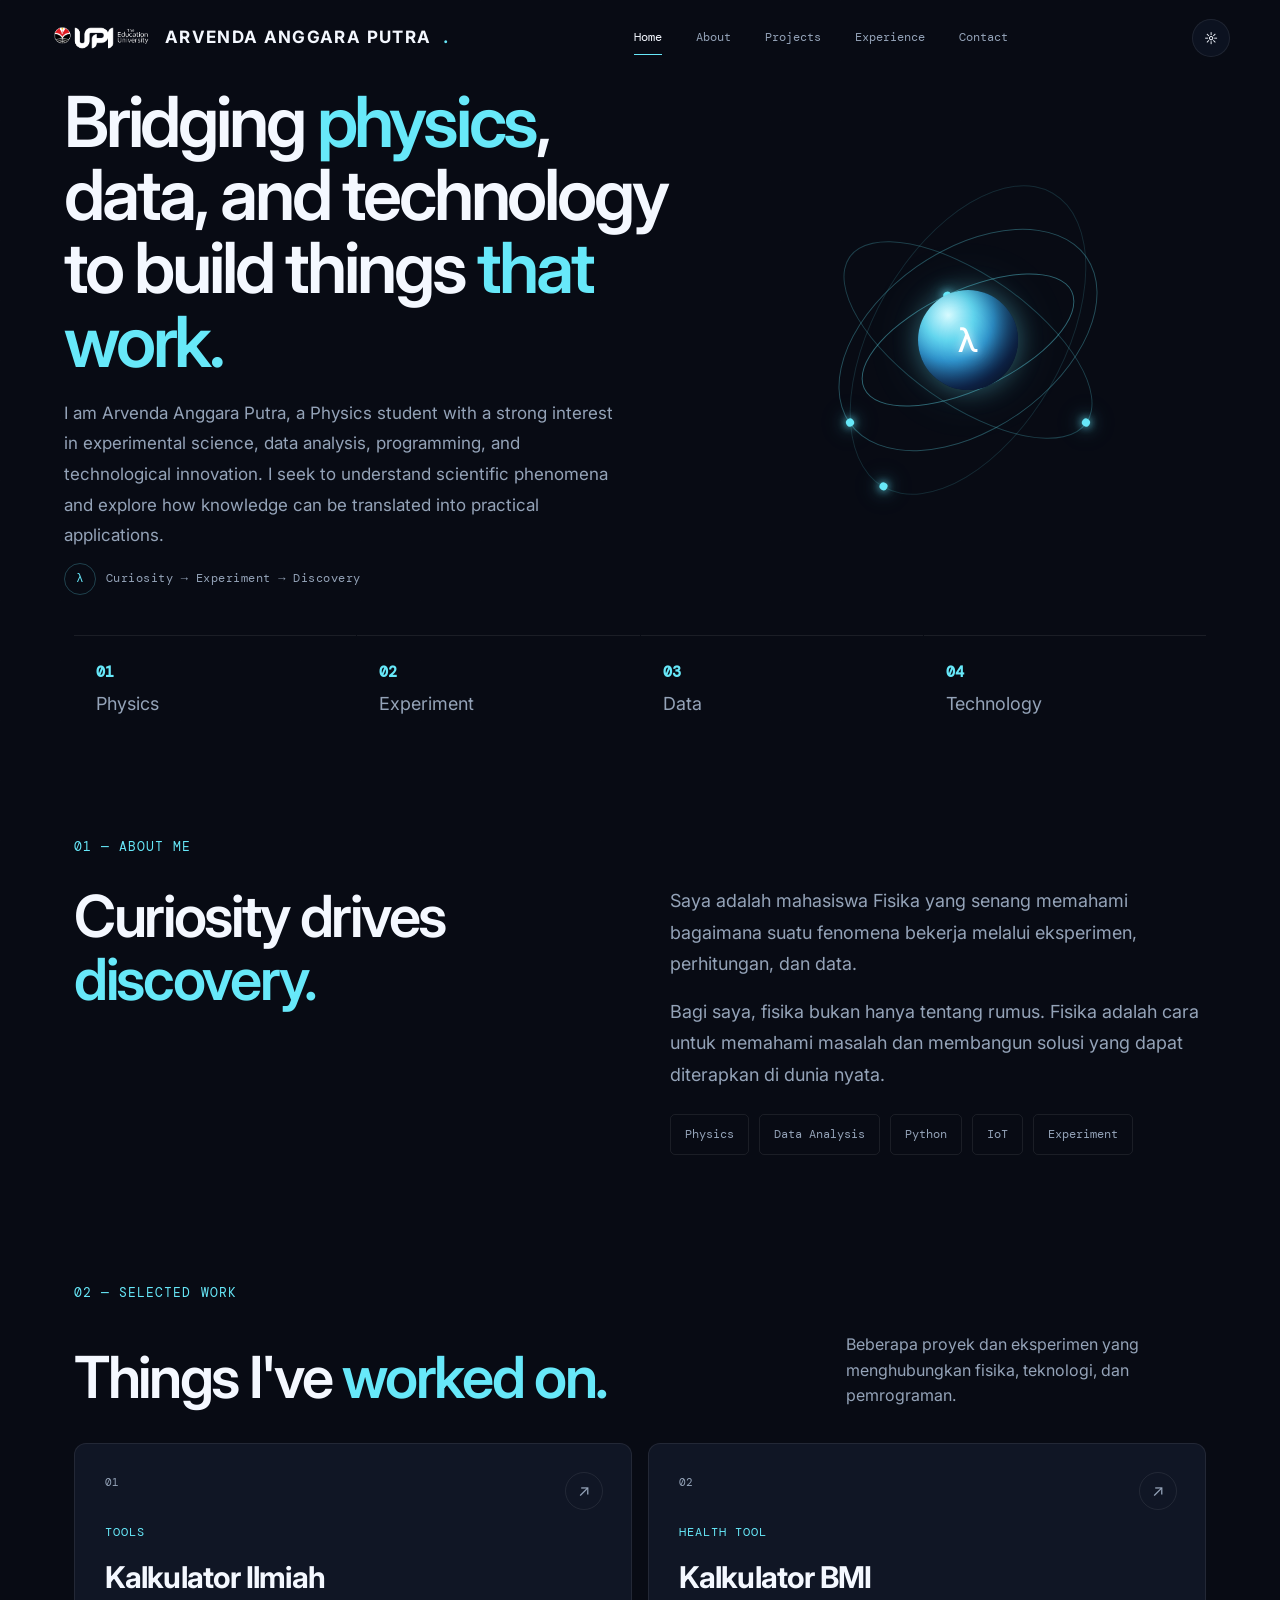
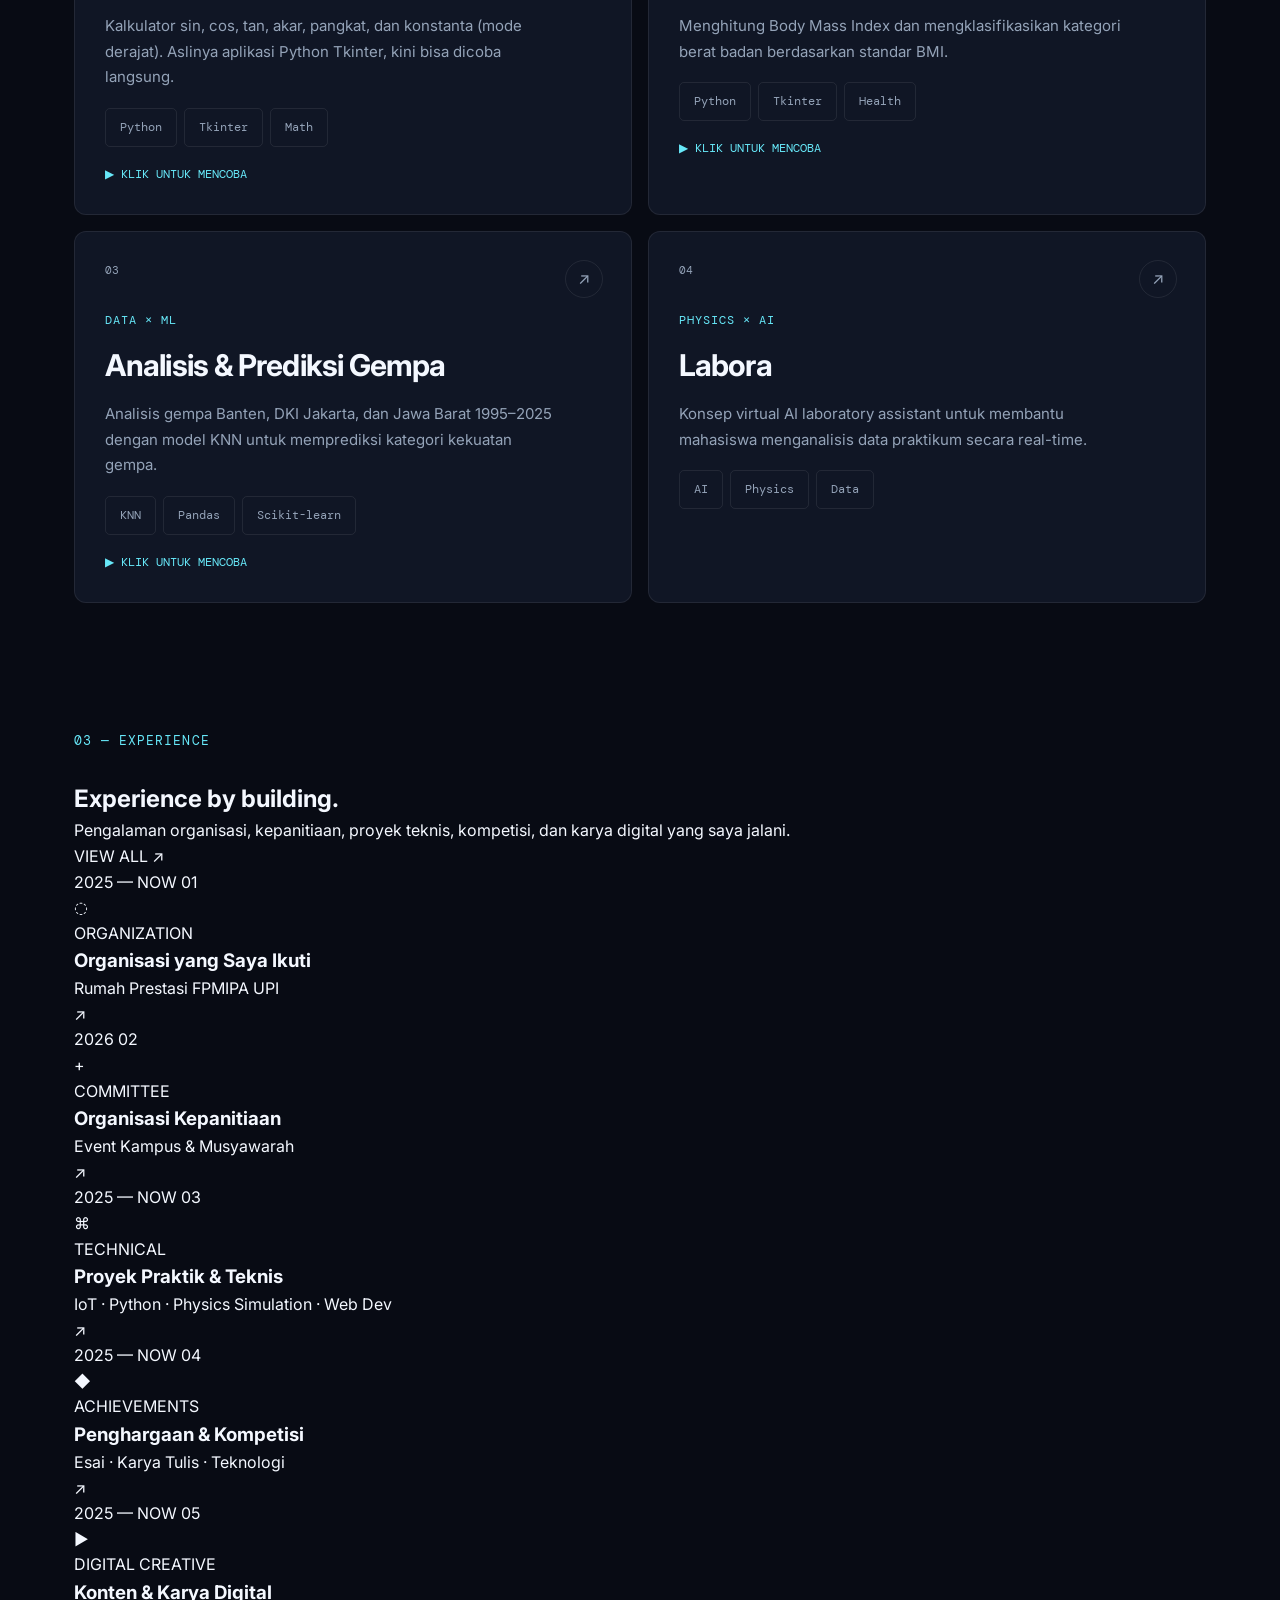
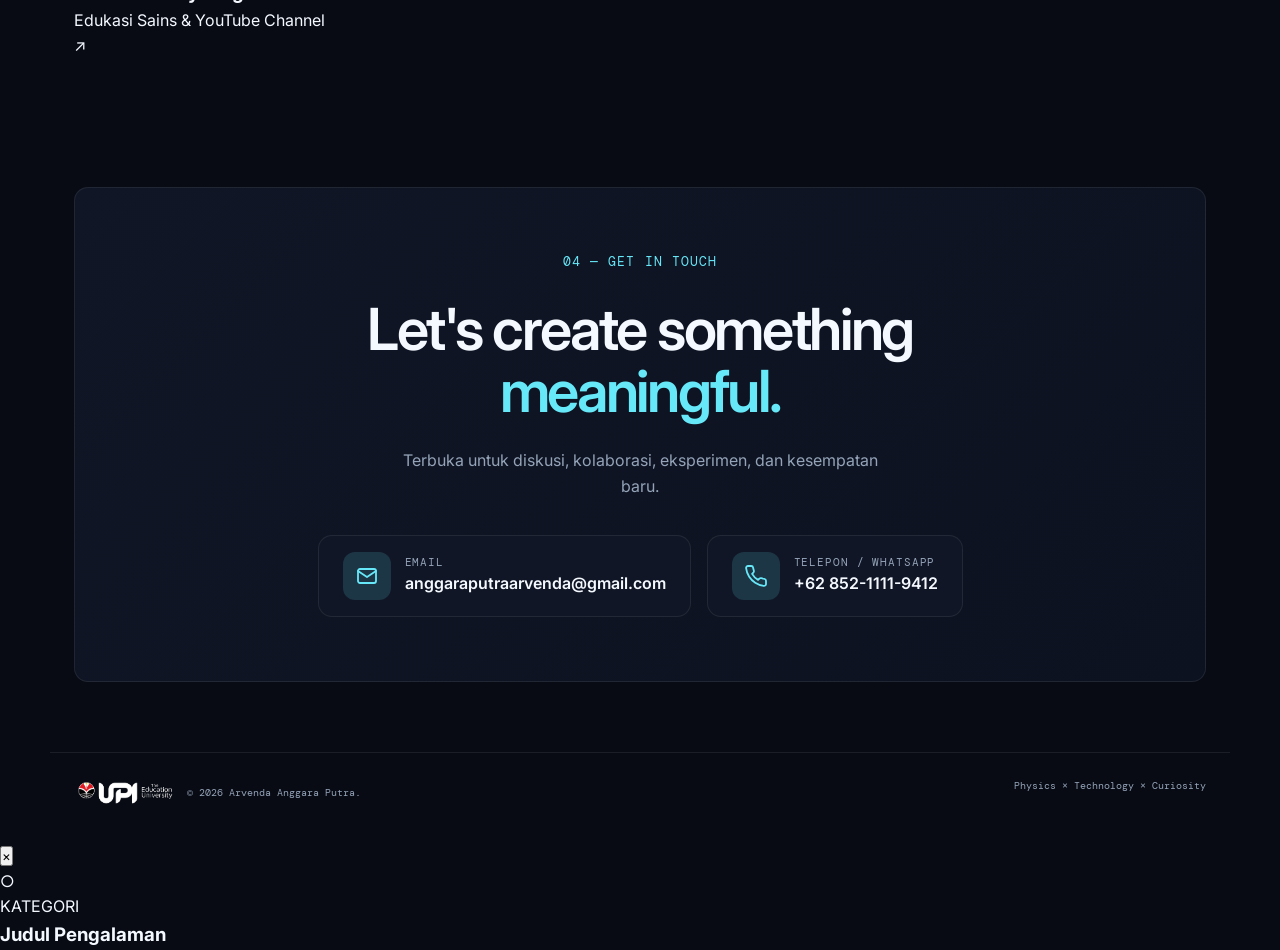
==== commit b5c734c8: "Update index.html" ====
--- a/index.html
+++ b/index.html
@@ -169,19 +169,301 @@
   </div>
 </section>
 
+<!-- =====================================================
+     EXPERIENCE
+===================================================== -->
+
 <section class="section experience" id="experience">
-  <div class="section-label reveal">03 — EXPERIENCE</div>
-  <div class="experience-grid">
-    <div class="experience-intro reveal">
-      <h2>Learning by <span>building.</span></h2>
-      <p>Saya percaya pemahaman terbaik datang ketika teori bertemu dengan eksperimen dan praktik.</p>
+
+  <div class="section-label reveal">
+    03 — EXPERIENCE
+  </div>
+
+  <div class="experience-heading-custom reveal">
+
+    <div>
+      <h2>
+        Experience by <span>building.</span>
+      </h2>
+
+      <p>
+        Pengalaman organisasi, kepanitiaan, proyek teknis,
+        kompetisi, dan karya digital yang saya jalani.
+      </p>
     </div>
-    <div class="timeline">
-      <div class="timeline-item reveal"><span class="timeline-year">NOW</span><div><h3>Physics Student</h3><p>Mempelajari fisika, eksperimen, matematika, dan teknologi.</p></div></div>
-      <div class="timeline-item reveal"><span class="timeline-year">02</span><div><h3>Technical Projects</h3><p>Mengembangkan berbagai proyek berbasis data, sensor, dan pemrograman.</p></div></div>
-      <div class="timeline-item reveal"><span class="timeline-year">01</span><div><h3>Starting from Curiosity</h3><p>Berawal dari rasa ingin tahu terhadap bagaimana sesuatu bekerja.</p></div></div>
-    </div>
-  </div>
+
+    <a href="#experience-cards" class="experience-view-all">
+      VIEW ALL ↗
+    </a>
+
+  </div>
+
+
+  <!-- EXPERIENCE CARDS -->
+
+  <div class="experience-cards" id="experience-cards">
+
+
+    <!-- 01 — ORGANIZATION -->
+
+    <article
+      class="experience-card-custom reveal"
+      data-experience="organization"
+      tabindex="0"
+      role="button"
+      aria-label="Lihat pengalaman organisasi"
+    >
+
+      <div class="experience-card-top">
+
+        <span>
+          2025 — NOW
+        </span>
+
+        <span>
+          01
+        </span>
+
+      </div>
+
+
+      <div class="experience-card-main">
+
+        <div class="experience-symbol">
+          ◌
+        </div>
+
+        <span class="experience-category">
+          ORGANIZATION
+        </span>
+
+        <h3>
+          Organisasi yang Saya Ikuti
+        </h3>
+
+        <p>
+          Rumah Prestasi FPMIPA UPI
+        </p>
+
+      </div>
+
+
+      <span class="experience-card-arrow">
+        ↗
+      </span>
+
+    </article>
+
+
+
+    <!-- 02 — COMMITTEE -->
+
+    <article
+      class="experience-card-custom reveal"
+      data-experience="committee"
+      tabindex="0"
+      role="button"
+      aria-label="Lihat pengalaman kepanitiaan"
+    >
+
+      <div class="experience-card-top">
+
+        <span>
+          2026
+        </span>
+
+        <span>
+          02
+        </span>
+
+      </div>
+
+
+      <div class="experience-card-main">
+
+        <div class="experience-symbol">
+          +
+        </div>
+
+        <span class="experience-category">
+          COMMITTEE
+        </span>
+
+        <h3>
+          Organisasi Kepanitiaan
+        </h3>
+
+        <p>
+          Event Kampus &amp; Musyawarah
+        </p>
+
+      </div>
+
+
+      <span class="experience-card-arrow">
+        ↗
+      </span>
+
+    </article>
+
+
+
+    <!-- 03 — TECHNICAL -->
+
+    <article
+      class="experience-card-custom reveal"
+      data-experience="technical"
+      tabindex="0"
+      role="button"
+      aria-label="Lihat proyek praktik dan teknis"
+    >
+
+      <div class="experience-card-top">
+
+        <span>
+          2025 — NOW
+        </span>
+
+        <span>
+          03
+        </span>
+
+      </div>
+
+
+      <div class="experience-card-main">
+
+        <div class="experience-symbol">
+          ⌘
+        </div>
+
+        <span class="experience-category">
+          TECHNICAL
+        </span>
+
+        <h3>
+          Proyek Praktik &amp; Teknis
+        </h3>
+
+        <p>
+          IoT · Python · Physics Simulation · Web Dev
+        </p>
+
+      </div>
+
+
+      <span class="experience-card-arrow">
+        ↗
+      </span>
+
+    </article>
+
+
+
+    <!-- 04 — AWARDS -->
+
+    <article
+      class="experience-card-custom reveal"
+      data-experience="awards"
+      tabindex="0"
+      role="button"
+      aria-label="Lihat penghargaan dan kompetisi"
+    >
+
+      <div class="experience-card-top">
+
+        <span>
+          2025 — NOW
+        </span>
+
+        <span>
+          04
+        </span>
+
+      </div>
+
+
+      <div class="experience-card-main">
+
+        <div class="experience-symbol">
+          ◆
+        </div>
+
+        <span class="experience-category">
+          ACHIEVEMENTS
+        </span>
+
+        <h3>
+          Penghargaan &amp; Kompetisi
+        </h3>
+
+        <p>
+          Esai · Karya Tulis · Teknologi
+        </p>
+
+      </div>
+
+
+      <span class="experience-card-arrow">
+        ↗
+      </span>
+
+    </article>
+
+
+
+    <!-- 05 — DIGITAL -->
+
+    <article
+      class="experience-card-custom experience-card-wide reveal"
+      data-experience="digital"
+      tabindex="0"
+      role="button"
+      aria-label="Lihat konten dan karya digital"
+    >
+
+      <div class="experience-card-top">
+
+        <span>
+          2025 — NOW
+        </span>
+
+        <span>
+          05
+        </span>
+
+      </div>
+
+
+      <div class="experience-card-main">
+
+        <div class="experience-symbol">
+          ▶
+        </div>
+
+        <span class="experience-category">
+          DIGITAL CREATIVE
+        </span>
+
+        <h3>
+          Konten &amp; Karya Digital
+        </h3>
+
+        <p>
+          Edukasi Sains &amp; YouTube Channel
+        </p>
+
+      </div>
+
+
+      <span class="experience-card-arrow">
+        ↗
+      </span>
+
+    </article>
+
+  </div>
+
 </section>
 
 <section class="section contact" id="contact">
@@ -217,4 +499,22 @@
 });
 </script>
 </body>
-</html>+<div class="exp-modal" id="expModal">
+  <div class="exp-modal-overlay"></div>
+  <div class="exp-modal-content">
+    <button class="exp-modal-close" id="expModalClose" aria-label="Tutup popup">&times;</button>
+    
+    <div class="exp-modal-header">
+      <div class="exp-modal-symbol" id="expModalSymbol">○</div>
+      <div>
+        <span class="exp-modal-category" id="expModalCategory">KATEGORI</span>
+        <h3 id="expModalTitle">Judul Pengalaman</h3>
+      </div>
+    </div>
+    
+    <div class="exp-modal-body" id="expModalBody">
+      <!-- Konten dinamis akan dimasukkan di sini oleh JavaScript -->
+    </div>
+  </div>
+</div>
+</html>
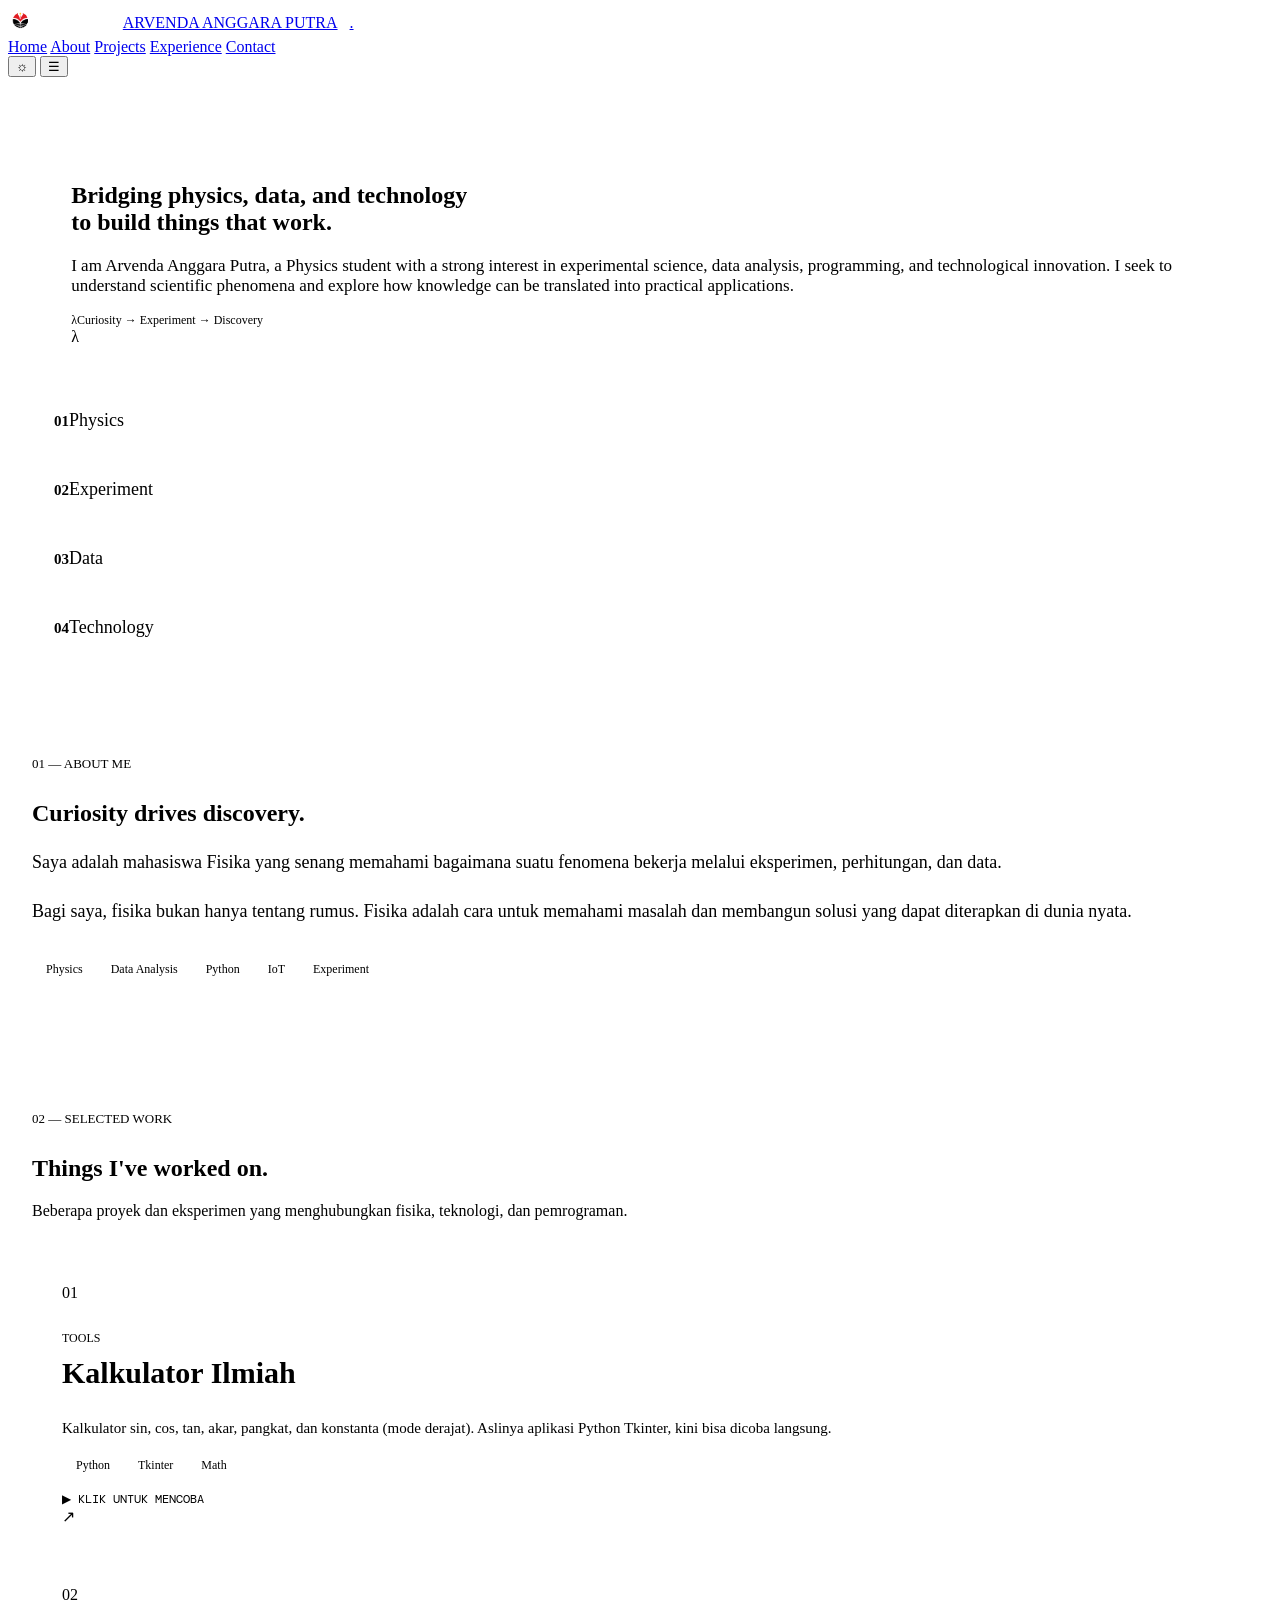
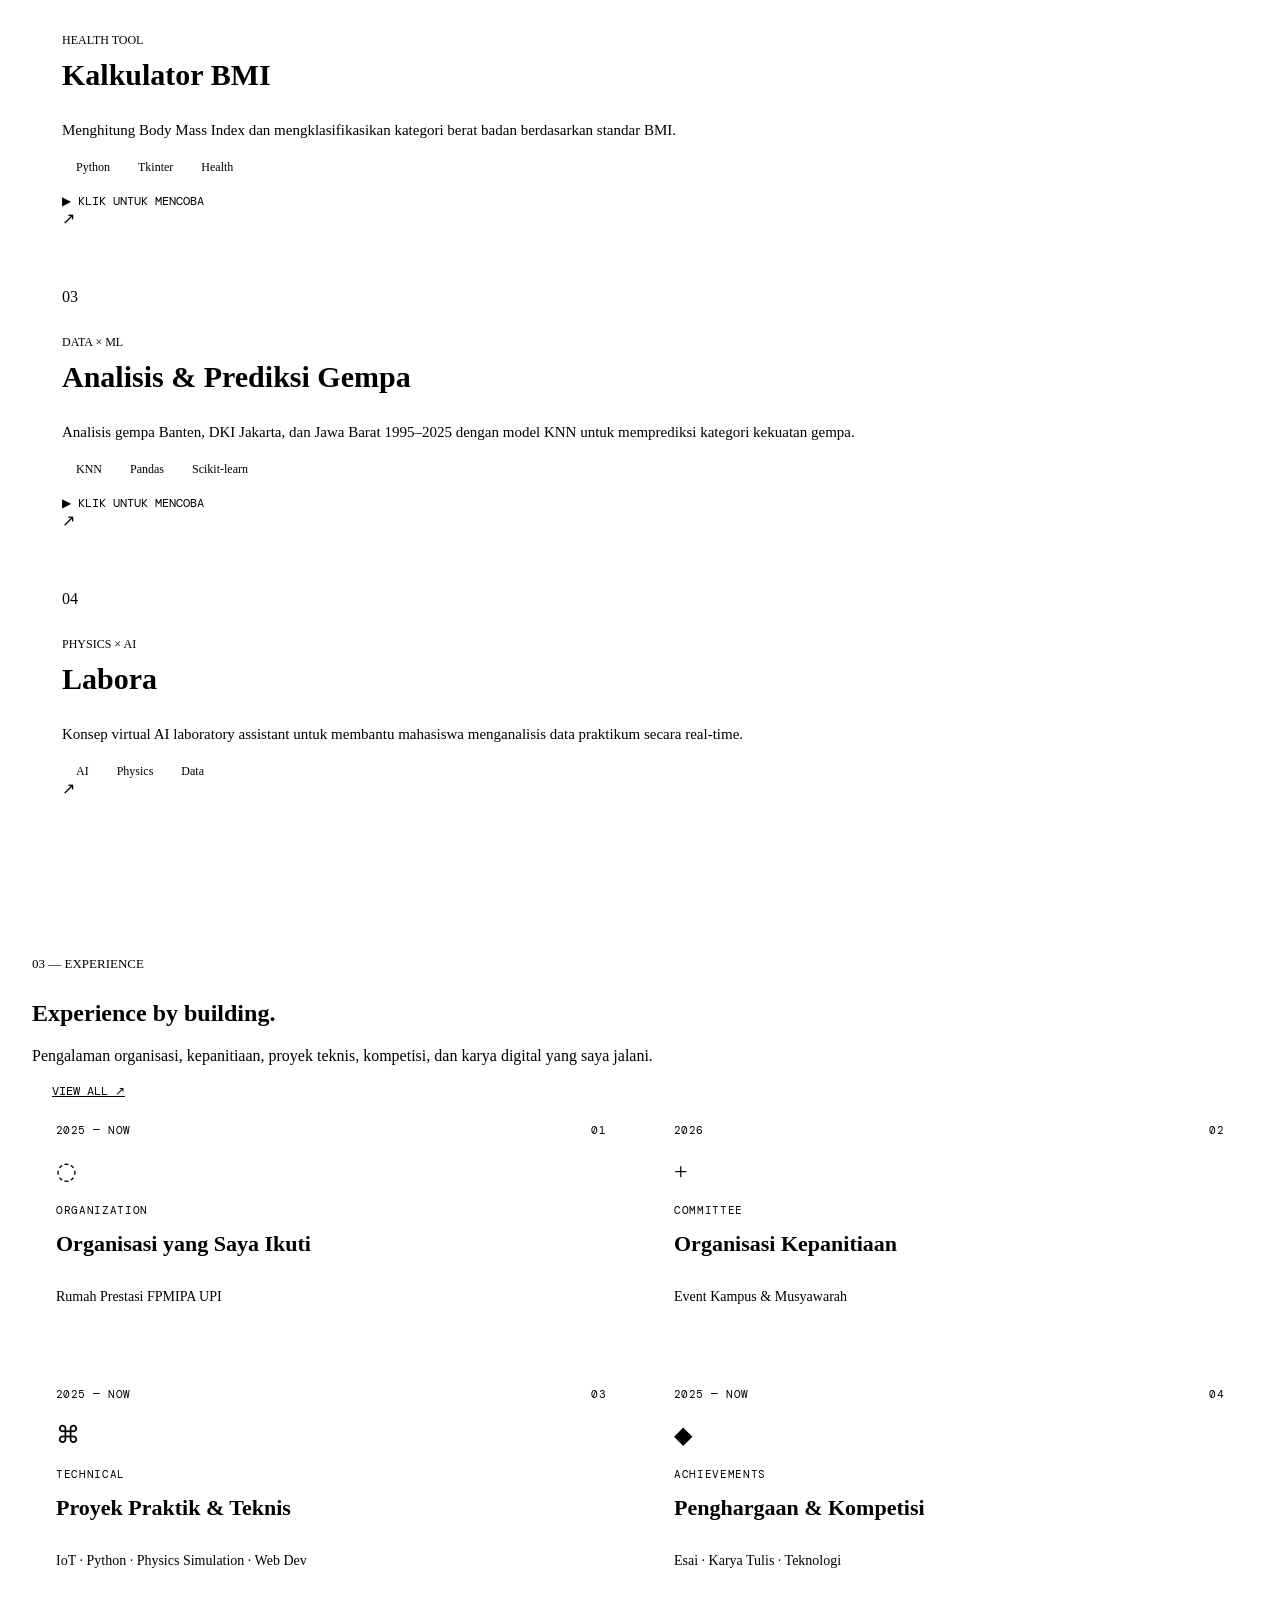
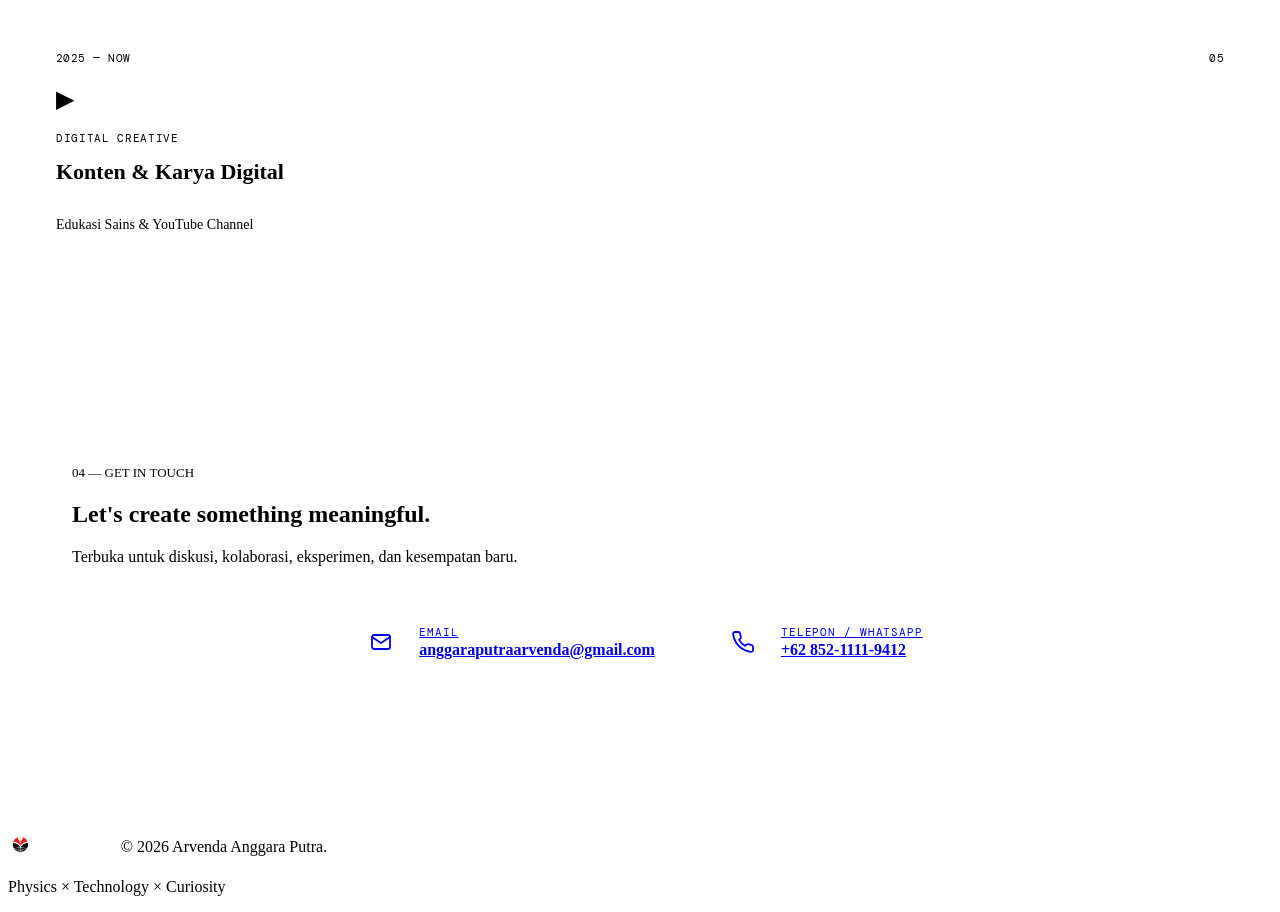
==== commit 2a12d0ec: "Update index.html" ====
--- a/index.html
+++ b/index.html
@@ -499,22 +499,4 @@
 });
 </script>
 </body>
-<div class="exp-modal" id="expModal">
-  <div class="exp-modal-overlay"></div>
-  <div class="exp-modal-content">
-    <button class="exp-modal-close" id="expModalClose" aria-label="Tutup popup">&times;</button>
-    
-    <div class="exp-modal-header">
-      <div class="exp-modal-symbol" id="expModalSymbol">○</div>
-      <div>
-        <span class="exp-modal-category" id="expModalCategory">KATEGORI</span>
-        <h3 id="expModalTitle">Judul Pengalaman</h3>
-      </div>
-    </div>
-    
-    <div class="exp-modal-body" id="expModalBody">
-      <!-- Konten dinamis akan dimasukkan di sini oleh JavaScript -->
-    </div>
-  </div>
-</div>
 </html>
--- a/style.css
+++ b/style.css
@@ -1,2023 +1,95 @@
-    /* =====================================================
-    VARIABLES
-    ===================================================== */
-
-    :root {
-
-        --background: #080b14;
-        --surface: #101625;
-        --surface-soft: #0c1220;
-        --text: #f4f8ff;
-        --text-muted: #94a3b8;
-        --accent: #67e8f9;
-        --accent-soft:
-            rgba(103, 232, 249, 0.15);
-        --border:
-            rgba(255, 255, 255, 0.08);
-        --border-accent:
-            rgba(103, 232, 249, 0.25);
-        --max-width: 1180px;
-    }
-
-    /* =====================================================
-    LIGHT MODE
-    ===================================================== */
-
-    body.light {
-
-        --background: #f4f7fb;
-        --surface: #ffffff;
-        --surface-soft: #edf2f7;
-        --text: #101827;
-        --text-muted: #5b677a;
-        --accent: #087f9c;
-        --accent-soft:
-            rgba(8, 127, 156, 0.10);
-        --border:
-            rgba(15, 23, 42, 0.10);
-        --border-accent:
-            rgba(8, 127, 156, 0.25);
-    }
-
-    /* =====================================================
-    RESET
-    ===================================================== */
-
-    * {
-
-        margin: 0;
-        padding: 0;
-
-        box-sizing: border-box;
-
-    }
-    html {
-
-        scroll-behavior: smooth;
-
-    }
-    body {
-
-        font-family:
-            "Inter",
-            sans-serif;
-        background:
-            var(--background);
-        color:
-            var(--text);
-        line-height: 1.6;
-        overflow-x: hidden;
-        transition:
-            background 0.3s ease,
-            color 0.3s ease;
-
-    }
-
-    a {
-
-        color: inherit;
-
-        text-decoration: none;
-
-    }
-
-    button {
-
-        font-family: inherit;
-
-    }
-
-    /* =====================================================
-    BACKGROUND GRID
-    ===================================================== */
-
-    body::before {
-
-        content: "";
-        position: fixed;
-        inset: 0;
-        pointer-events: none;
-        z-index: -2;
-        opacity: 0.18;
-        background-image:
-            linear-gradient(
-                rgba(255,255,255,0.025) 1px,
-                transparent 1px
-            ),
-            linear-gradient(
-                90deg,
-                rgba(255,255,255,0.025) 1px,
-                transparent 1px
-            );
-        background-size: 60px 60px;
-
-    }
-    
-    /* =====================================================
-    NAVBAR
-    ===================================================== */
-
-    .navbar {
-
-        position: fixed;
-
-        top: 0;
-        left: 0;
-
-        width: 100%;
-
-        height: 76px;
-
-        padding:
-            0 max(
-                24px,
-                calc((100% - var(--max-width)) / 2)
-            );
-
-        display: flex;
-
-        align-items: center;
-
-        justify-content: space-between;
-
-        z-index: 1000;
-
-        border-bottom:
-            1px solid transparent;
-
-        transition:
-            background 0.3s ease,
-            border-color 0.3s ease,
-            backdrop-filter 0.3s ease;
-
-    }
-
-
-    .navbar.scrolled {
-
-        background:
-            rgba(8, 11, 20, 0.78);
-
-        border-color:
-            var(--border);
-
-        backdrop-filter:
-            blur(16px);
-
-    }
-
-
-    body.light .navbar.scrolled {
-
-        background:
-            rgba(244, 247, 251, 0.85);
-
-    }
-
-
-    /* =====================================================
-    LOGO
-    ===================================================== */
-
-    .logo {
-
-        font-size: 17px;
-
-        font-weight: 700;
-
-        letter-spacing: 0.08em;
-
-    }
-
-
-    .logo span {
-
-        color:
-            var(--accent);
-
-    }
-
-
-    /* =====================================================
-    NAV LINKS
-    ===================================================== */
-
-    .nav-links {
-
-        display: flex;
-
-        align-items: center;
-
-        gap: 34px;
-
-    }
-
-
-    .nav-link {
-
-        position: relative;
-
-        font-family:
-            "DM Mono",
-            monospace;
-
-        font-size: 12px;
-
-        color:
-            var(--text-muted);
-
-        transition:
-            color 0.25s ease;
-
-    }
-
-
-    .nav-link:hover,
-    .nav-link.active {
-
-        color:
-            var(--text);
-
-    }
-
-
-    .nav-link::after {
-
-        content: "";
-
-        position: absolute;
-
-        left: 0;
-
-        bottom: -8px;
-
-        width: 0;
-
-        height: 1px;
-
-        background:
-            var(--accent);
-
-        transition:
-            width 0.25s ease;
-
-    }
-
-
-    .nav-link:hover::after,
-    .nav-link.active::after {
-
-        width: 100%;
-
-    }
-
-
-    /* =====================================================
-    NAV ACTIONS
-    ===================================================== */
-
-    .nav-actions {
-
-        display: flex;
-
-        align-items: center;
-
-        gap: 12px;
-
-    }
-
-
-    .theme-toggle,
-    .menu-toggle {
-
-        width: 38px;
-
-        height: 38px;
-
-        border:
-            1px solid var(--border);
-
-        border-radius: 50%;
-
-        background:
-            var(--surface-soft);
-
-        color:
-            var(--text);
-
-        cursor: pointer;
-
-        display: grid;
-
-        place-items: center;
-
-        transition:
-            0.25s ease;
-
-    }
-
-
-    .theme-toggle:hover,
-    .menu-toggle:hover {
-
-        border-color:
-            var(--border-accent);
-
-        color:
-            var(--accent);
-
-    }
-
-
-    .menu-toggle {
-
-        display: none;
-
-    }
-
-
-    /* =====================================================
-    HERO
-    ===================================================== */
-
-    .hero {
-  min-height: calc(100vh - 70px);
-  padding: 90px 5% 50px;
-  display: grid;
-  grid-template-columns: 1.1fr 0.9fr;
-  align-items: center;
-  gap: 2rem;
+/* ===== GAYA BARU SECTION EXPERIENCE ===== */
+.experience-view-all{
+  background: var(--surface);
+  border: 1px solid var(--border);
+  padding: 10px 20px;
+  border-radius: 8px;
+  color: var(--text);
+  font: 12px "DM Mono", monospace;
+  transition: all .25s ease;
+}
+.experience-view-all:hover{
+  border-color: var(--accent);
+  color: var(--accent);
+  transform: translateY(-2px);
 }
 
-    /* =====================================================
-    HERO CONTENT
-    ===================================================== */
+.experience-cards{display:grid;grid-template-columns:repeat(2,1fr);gap:20px}
+.experience-card-custom{
+  display:flex;flex-direction:column;justify-content:space-between;
+  padding:24px;border:1px solid var(--border);border-radius:18px;
+  background:var(--surface);cursor:pointer;position:relative;
+  transition:all .3s ease;
+}
+.experience-card-custom:hover,.experience-card-custom:focus{
+  border-color:var(--border-accent);background:var(--surface-dark,#0d0d10);
+  transform:translateY(-3px);outline:none
+}
+.experience-card-top{display:flex;justify-content:space-between;font:11px "DM Mono",monospace;color:var(--text-muted);letter-spacing:.04em}
+.experience-card-main{margin-top:20px;display:flex;flex-direction:column;gap:12px}
+.experience-symbol{font-size:24px;color:var(--accent);margin-bottom:6px}
+.experience-category{font:11px "DM Mono",monospace;letter-spacing:.06em;color:var(--accent)}
+.experience-card-custom h3{font-size:22px;margin:2px 0 6px}
+.experience-card-custom p{font-size:14px;color:var(--text-muted)}
+.experience-card-arrow{position:absolute;bottom:24px;right:24px;font-size:20px;color:var(--accent);opacity:0;transition:.3s}
+.experience-card-custom:hover .experience-card-arrow{opacity:1}
+.experience-card-wide{grid-column:span 2}
 
-    .eyebrow {
+@media(max-width:800px){
+  .experience-cards{grid-template-columns:1fr}
+  .experience-card-wide{grid-column:auto}
+  .experience-card-custom h3{font-size:20px}
+  .experience-card-arrow{display:none}
+}
 
-        margin-bottom: 20px;
+/* ===== GAYA MODAL EXPERIENCE ===== */
+.exp-modal{
+  position:fixed;top:0;left:0;width:100%;height:100%;
+  display:none;align-items:center;justify-content:center;
+  z-index:9999;opacity:0;visibility:hidden;
+  transition:all .4s ease;
+}
+.exp-modal.open{display:flex;opacity:1;visibility:visible}
+.exp-modal-overlay{
+  position:absolute;top:0;left:0;width:100%;height:100%;
+  background:rgba(5,5,7,.92); /* Gelap transparan */
+  cursor:pointer;
+}
+.exp-modal-content{
+  position:relative;width:90%;max-width:650px;
+  background:var(--surface-dark,#0a0a0d);
+  border:1px solid var(--border);border-radius:24px;
+  padding:48px;transform:scale(.9) translateY(20px);
+  transition:all .4s ease;
+}
+.exp-modal.open .exp-modal-content{transform:scale(1) translateY(0)}
+.exp-modal-close{
+  position:absolute;top:28px;right:28px;
+  background:none;border:none;font-size:32px;
+  color:var(--text-muted);cursor:pointer;
+  transition:.3s;
+}
+.exp-modal-close:hover{color:var(--accent);transform:rotate(90deg)}
+.exp-modal-header{
+  display:flex;align-items:flex-start;gap:20px;margin-bottom:32px;
+  border-bottom:1px solid var(--border);padding-bottom:28px
+}
+.exp-modal-symbol{font-size:36px;color:var(--accent)}
+.exp-modal-category{font:12px "DM Mono",monospace;letter-spacing:.08em;color:var(--accent)}
+.exp-modal-header h3{font-size:32px;margin-top:6px}
+.exp-modal-body{font-size:16px;line-height:1.7;color:var(--text-muted)}
+.exp-modal-body p{margin-bottom:16px}
+.exp-modal-body ul{list-style:none;margin-top:12px}
+.exp-modal-body li{
+  position:relative;padding-left:24px;margin-bottom:10px
+}
+.exp-modal-body li::before{
+  content:"–";position:absolute;left:0;color:var(--accent);font-weight:700
+}
 
-        font-family:
-            "DM Mono",
-            monospace;
-
-        font-size: 11px;
-
-        letter-spacing: 0.12em;
-
-        color:
-            var(--accent);
-
-    }
-
-
-    .hero h1 {
-
-        max-width: 720px;
-
-        font-size:
-            clamp(42px, 5.5vw, 74px);
-
-        line-height: 1.04;
-
-        letter-spacing: -0.045em;
-
-        font-weight: 600;
-
-    }
-
-
-    .hero h1 span {
-
-        color:
-            var(--accent);
-
-    }
-
-
-    .hero-description {
-
-        max-width: 560px;
-
-        margin-top: 28px;
-
-        color:
-            var(--text-muted);
-
-        font-size: 16px;
-
-        line-height: 1.8;
-
-    }
-
-
-    /* =====================================================
-    HERO BUTTONS
-    ===================================================== */
-
-    .hero-buttons {
-
-        display: flex;
-
-        gap: 12px;
-
-        margin-top: 34px;
-
-        flex-wrap: wrap;
-
-    }
-
-
-    .btn {
-
-        display: inline-flex;
-
-        align-items: center;
-
-        justify-content: center;
-
-        gap: 10px;
-
-        min-height: 48px;
-
-        padding:
-            0 20px;
-
-        border-radius: 8px;
-
-        font-size: 13px;
-
-        font-weight: 600;
-
-        transition:
-            0.25s ease;
-
-    }
-
-
-    .btn-primary {
-
-        background:
-            var(--accent);
-
-        color:
-            #061018;
-
-    }
-
-
-    .btn-primary:hover {
-
-        transform:
-            translateY(-3px);
-
-        box-shadow:
-            0 12px 30px
-            rgba(103,232,249,0.18);
-
-    }
-
-
-    .btn-secondary {
-
-        border:
-            1px solid var(--border);
-
-        color:
-            var(--text);
-
-    }
-
-
-    .btn-secondary:hover {
-
-        border-color:
-            var(--border-accent);
-
-        transform:
-            translateY(-3px);
-
-    }
-
-
-    /* =====================================================
-    HERO NOTE
-    ===================================================== */
-
-    .hero-note {
-
-        display: flex;
-
-        align-items: center;
-
-        gap: 10px;
-
-        margin-top: 38px;
-
-        color:
-            var(--text-muted);
-
-        font-family:
-            "DM Mono",
-            monospace;
-
-        font-size: 10px;
-
-        letter-spacing: 0.04em;
-
-    }
-
-
-    .note-symbol {
-
-        display: grid;
-
-        place-items: center;
-
-        width: 26px;
-
-        height: 26px;
-
-        border:
-            1px solid var(--border-accent);
-
-        border-radius: 50%;
-
-        color:
-            var(--accent);
-
-    }
-
-
-    /* =====================================================
-    HERO VISUAL
-    ===================================================== */
-
-    .hero-visual {
-
-        width:
-            min(42vw, 460px);
-
-        aspect-ratio: 1 / 1;
-
-        position: relative;
-
-        display: grid;
-
-        place-items: center;
-
-        justify-self: center;
-
-    }
-
-
-    /* =====================================================
-    CENTRAL PLANET
-    ===================================================== */
-
-    .planet {
-
-        width: 100px;
-
-        height: 100px;
-
-        position: relative;
-
-        z-index: 10;
-
-        display: grid;
-
-        place-items: center;
-
-        border-radius: 50%;
-
-        background:
-
-            radial-gradient(
-                circle at 30% 25%,
-                #d9fbff 0%,
-                #62d5ee 25%,
-                #3198d4 45%,
-                #15366e 72%,
-                #091225 100%
-            );
-
-        box-shadow:
-
-            0 0 25px
-            rgba(103,232,249,0.35),
-
-            0 0 60px
-            rgba(103,232,249,0.12),
-
-            inset -15px -12px 25px
-            rgba(0,0,0,0.45);
-
-        animation:
-            planetFloat 4s ease-in-out infinite;
-
-    }
-
-
-    .planet span {
-
-        font-size: 34px;
-
-        font-weight: 500;
-
-        color: #ffffff;
-
-        text-shadow:
-
-            0 0 10px
-            rgba(255,255,255,0.8),
-
-            0 0 25px
-            rgba(103,232,249,0.7);
-
-        animation:
-            lambdaPulse 3s ease-in-out infinite;
-
-    }
-
-
-    /* =====================================================
-    ORBIT BASE
-    ===================================================== */
-
-    .orbit {
-
-        position: absolute;
-
-        left: 50%;
-        top: 50%;
-
-        border:
-            1px solid
-            rgba(103,232,249,0.28);
-
-        border-radius: 50%;
-
-        transform-origin:
-            center center;
-
-        pointer-events: none;
-
-    }
-
-
-    /* =====================================================
-    ORBIT 1
-    ===================================================== */
-
-    .orbit-one {
-
-        width: 230px;
-
-        height: 100px;
-
-        transform:
-            translate(-50%, -50%)
-            rotate(-25deg);
-
-        border-color:
-            rgba(103,232,249,0.40);
-
-        animation:
-            orbitOne 9s linear infinite;
-
-    }
-
-
-    /* =====================================================
-    ORBIT 2
-    ===================================================== */
-
-    .orbit-two {
-
-        width: 290px;
-
-        height: 130px;
-
-        transform:
-            translate(-50%, -50%)
-            rotate(35deg);
-
-        border-color:
-            rgba(103,232,249,0.24);
-
-        animation:
-            orbitTwo 12s linear infinite;
-
-    }
-
-
-    /* =====================================================
-    ORBIT 3
-    ===================================================== */
-
-    .orbit-three {
-
-        width: 180px;
-
-        height: 290px;
-
-        transform:
-            translate(-50%, -50%)
-            rotate(55deg);
-
-        border-color:
-            rgba(103,232,249,0.30);
-
-        animation:
-            orbitThree 10s linear infinite;
-
-    }
-
-
-    /* =====================================================
-    ORBIT 4
-    ===================================================== */
-
-    .orbit-four {
-
-        width: 340px;
-
-        height: 190px;
-
-        transform:
-            translate(-50%, -50%)
-            rotate(-60deg);
-
-        border-color:
-            rgba(103,232,249,0.14);
-
-        animation:
-            orbitFour 16s linear infinite reverse;
-
-    }
-
-
-    /* =====================================================
-    PARTICLES
-    ===================================================== */
-
-    .particle {
-
-        position: absolute;
-
-        width: 8px;
-
-        height: 8px;
-
-        border-radius: 50%;
-
-        background:
-            var(--accent);
-
-        box-shadow:
-
-            0 0 8px
-            var(--accent),
-
-            0 0 18px
-            rgba(103,232,249,0.75),
-
-            0 0 30px
-            rgba(103,232,249,0.35);
-
-    }
-
-
-    /* =====================================================
-    PARTICLE POSITIONS
-    ===================================================== */
-
-    .orbit-one .particle {
-
-        left: 50%;
-        top: 0;
-
-        transform:
-            translate(-50%, -50%);
-
-    }
-
-
-    .orbit-two .particle {
-
-        right: 0;
-        top: 50%;
-
-        transform:
-            translate(50%, -50%);
-
-    }
-
-
-    .orbit-three .particle {
-
-        left: 50%;
-        bottom: 0;
-
-        transform:
-            translate(-50%, 50%);
-
-    }
-
-
-    .orbit-four .particle {
-
-        left: 0;
-        top: 50%;
-
-        transform:
-            translate(-50%, -50%);
-
-    }
-
-
-    /* =====================================================
-    ORBIT ANIMATIONS
-    ===================================================== */
-
-    @keyframes orbitOne {
-
-        from {
-
-            transform:
-                translate(-50%, -50%)
-                rotate(-25deg);
-
-        }
-
-        to {
-
-            transform:
-                translate(-50%, -50%)
-                rotate(335deg);
-
-        }
-
-    }
-
-
-    @keyframes orbitTwo {
-
-        from {
-
-            transform:
-                translate(-50%, -50%)
-                rotate(35deg);
-
-        }
-
-        to {
-
-            transform:
-                translate(-50%, -50%)
-                rotate(395deg);
-
-        }
-
-    }
-
-
-    @keyframes orbitThree {
-
-        from {
-
-            transform:
-                translate(-50%, -50%)
-                rotate(55deg);
-
-        }
-
-        to {
-
-            transform:
-                translate(-50%, -50%)
-                rotate(415deg);
-
-        }
-
-    }
-
-
-    @keyframes orbitFour {
-
-        from {
-
-            transform:
-                translate(-50%, -50%)
-                rotate(-60deg);
-
-        }
-
-        to {
-
-            transform:
-                translate(-50%, -50%)
-                rotate(300deg);
-
-        }
-
-    }
-
-
-    /* =====================================================
-    PLANET ANIMATION
-    ===================================================== */
-
-    @keyframes planetFloat {
-
-        0%,
-        100% {
-
-            transform:
-                translateY(0);
-
-        }
-
-        50% {
-
-            transform:
-                translateY(-8px);
-
-        }
-
-    }
-
-
-    @keyframes lambdaPulse {
-
-        0%,
-        100% {
-
-            transform:
-                scale(1);
-
-        }
-
-        50% {
-
-            transform:
-                scale(1.10);
-
-        }
-
-    }
-
-
-    /* =====================================================
-    STATS
-    ===================================================== */
-
-    .stats {
-
-        max-width:
-            var(--max-width);
-
-        margin:
-            0 auto;
-
-        padding:
-            0 24px 100px;
-
-        display:
-            grid;
-
-        grid-template-columns:
-            repeat(4, 1fr);
-
-        gap: 1px;
-
-    }
-
-
-    .stat-item {
-
-        padding:
-            22px;
-
-        border-top:
-            1px solid var(--border);
-
-    }
-
-
-    .stat-item strong {
-
-        display: block;
-
-        margin-bottom: 5px;
-
-        font-family:
-            "DM Mono",
-            monospace;
-
-        font-size: 11px;
-
-        color:
-            var(--accent);
-
-    }
-
-
-    .stat-item span {
-
-        font-size: 13px;
-
-        color:
-            var(--text-muted);
-
-    }
-
-
-    /* =====================================================
-    GENERAL SECTION
-    ===================================================== */
-
-    .section {
-
-        max-width:
-            var(--max-width);
-
-        margin:
-            0 auto;
-
-        padding:
-            120px 24px;
-
-    }
-
-
-    .section-label {
-
-        margin-bottom: 50px;
-
-        font-family:
-            "DM Mono",
-            monospace;
-
-        font-size: 11px;
-
-        letter-spacing: 0.08em;
-
-        color:
-            var(--accent);
-
-    }
-
-
-    /* =====================================================
-    ABOUT
-    ===================================================== */
-
-    .about-grid {
-
-        display:
-            grid;
-
-        grid-template-columns:
-            1fr 1fr;
-
-        gap: 80px;
-
-    }
-
-
-    .about-title h2,
-    .section-heading h2,
-    .experience-intro h2,
-    .contact-box h2 {
-
-        font-size:
-            clamp(34px, 5vw, 58px);
-
-        line-height: 1.08;
-
-        letter-spacing: -0.04em;
-
-        font-weight: 600;
-
-    }
-
-
-    .about-title h2 span,
-    .section-heading h2 span,
-    .experience-intro h2 span,
-    .contact-box h2 span {
-
-        color:
-            var(--accent);
-
-    }
-
-
-    .about-text {
-
-        color:
-            var(--text-muted);
-
-    }
-
-
-    .about-text p + p {
-
-        margin-top: 20px;
-
-    }
-
-
-    .skills {
-
-        display:
-            flex;
-
-        flex-wrap: wrap;
-
-        gap: 8px;
-
-        margin-top: 30px;
-
-    }
-
-
-    .skills span,
-    .project-tags span {
-
-        padding:
-            7px 10px;
-
-        border:
-            1px solid var(--border);
-
-        border-radius: 5px;
-
-        font-family:
-            "DM Mono",
-            monospace;
-
-        font-size: 10px;
-
-        color:
-            var(--text-muted);
-
-    }
-
-
-    /* =====================================================
-    SECTION HEADING
-    ===================================================== */
-
-    .section-heading {
-
-        display:
-            flex;
-
-        align-items:
-            flex-end;
-
-        justify-content:
-            space-between;
-
-        gap: 40px;
-
-        margin-bottom: 55px;
-
-    }
-
-
-    .section-heading p {
-
-        max-width: 360px;
-
-        color:
-            var(--text-muted);
-
-        font-size: 14px;
-
-    }
-
-
-    /* =====================================================
-    PROJECT GRID
-    ===================================================== */
-
-    .project-grid {
-
-        display:
-            grid;
-
-        grid-template-columns:
-            repeat(2, 1fr);
-
-        gap: 16px;
-
-    }
-
-
-    .project-card {
-
-        position: relative;
-
-        min-height: 330px;
-
-        padding: 28px;
-
-        background:
-            var(--surface);
-
-        border:
-            1px solid var(--border);
-
-        border-radius: 12px;
-
-        display:
-            flex;
-
-        flex-direction: column;
-
-        justify-content:
-            space-between;
-
-        overflow: hidden;
-
-        transition:
-            transform 0.25s ease,
-            border-color 0.25s ease;
-
-    }
-
-
-    .project-card:hover {
-
-        border-color:
-            var(--border-accent);
-
-    }
-
-
-    .project-number {
-
-        font-family:
-            "DM Mono",
-            monospace;
-
-        font-size: 11px;
-
-        color:
-            var(--text-muted);
-
-    }
-
-
-    .project-content {
-
-        margin-top: 70px;
-
-    }
-
-
-    .project-category {
-
-        font-family:
-            "DM Mono",
-            monospace;
-
-        font-size: 10px;
-
-        letter-spacing: 0.08em;
-
-        color:
-            var(--accent);
-
-    }
-
-
-    .project-card h3 {
-
-        margin-top: 8px;
-
-        font-size: 27px;
-
-        letter-spacing: -0.03em;
-
-    }
-
-
-    .project-card p {
-
-        max-width: 450px;
-
-        margin-top: 12px;
-
-        color:
-            var(--text-muted);
-
-        font-size: 13px;
-
-        line-height: 1.7;
-
-    }
-
-
-    .project-tags {
-
-        display:
-            flex;
-
-        gap: 7px;
-
-        flex-wrap: wrap;
-
-        margin-top: 20px;
-
-    }
-
-
-    .project-arrow {
-
-        position: absolute;
-
-        right: 28px;
-
-        top: 28px;
-
-        width: 38px;
-
-        height: 38px;
-
-        display: grid;
-
-        place-items: center;
-
-        border:
-            1px solid var(--border);
-
-        border-radius: 50%;
-
-        color:
-            var(--text-muted);
-
-        transition:
-            0.25s ease;
-
-    }
-
-
-    .project-card:hover .project-arrow {
-
-        color:
-            var(--accent);
-
-        border-color:
-            var(--border-accent);
-
-        transform:
-            translate(3px, -3px);
-
-    }
-
-
-    /* =====================================================
-    EXPERIENCE
-    ===================================================== */
-
-    .experience-grid {
-
-        display:
-            grid;
-
-        grid-template-columns:
-            0.8fr 1.2fr;
-
-        gap: 100px;
-
-    }
-
-
-    .experience-intro p {
-
-        margin-top: 25px;
-
-        max-width: 380px;
-
-        color:
-            var(--text-muted);
-
-    }
-
-
-    .timeline {
-
-        border-top:
-            1px solid var(--border);
-
-    }
-
-
-    .timeline-item {
-
-        display:
-            grid;
-
-        grid-template-columns:
-            80px 1fr;
-
-        gap: 30px;
-
-        padding:
-            30px 0;
-
-        border-bottom:
-            1px solid var(--border);
-
-    }
-
-
-    .timeline-year {
-
-        font-family:
-            "DM Mono",
-            monospace;
-
-        font-size: 10px;
-
-        color:
-            var(--accent);
-
-    }
-
-
-    .timeline-item h3 {
-
-        font-size: 18px;
-
-    }
-
-
-    .timeline-item p {
-
-        margin-top: 7px;
-
-        color:
-            var(--text-muted);
-
-        font-size: 13px;
-
-    }
-
-
-    /* =====================================================
-    CONTACT
-    ===================================================== */
-
-    .contact {
-
-        padding-bottom: 150px;
-
-    }
-
-
-    .contact-box {
-
-        padding:
-            80px 50px;
-
-        border:
-            1px solid var(--border);
-
-        border-radius: 14px;
-
-        background:
-            linear-gradient(
-                135deg,
-                var(--surface),
-                var(--surface-soft)
-            );
-
-        text-align:
-            center;
-
-    }
-
-
-    .contact-box .section-label {
-
-        display: block;
-
-        margin-bottom: 25px;
-
-    }
-
-
-    .contact-box h2 {
-
-        max-width: 800px;
-
-        margin:
-            0 auto;
-
-    }
-
-
-    .contact-box p {
-
-        max-width: 500px;
-
-        margin:
-            25px auto 0;
-
-        color:
-            var(--text-muted);
-
-    }
-
-
-    .contact-button {
-
-        display:
-            inline-flex;
-
-        align-items:
-            center;
-
-        gap: 10px;
-
-        margin-top: 35px;
-
-        padding:
-            14px 22px;
-
-        background:
-            var(--accent);
-
-        color:
-            #061018;
-
-        border-radius: 7px;
-
-        font-size: 13px;
-
-        font-weight: 600;
-
-        transition:
-            0.25s ease;
-
-    }
-
-
-    .contact-button:hover {
-
-        transform:
-            translateY(-3px);
-
-    }
-
-
-    /* =====================================================
-    FOOTER
-    ===================================================== */
-
-    footer {
-
-        max-width:
-            var(--max-width);
-
-        margin:
-            0 auto;
-
-        padding:
-            25px 24px 35px;
-
-        border-top:
-            1px solid var(--border);
-
-        display:
-            flex;
-
-        justify-content:
-            space-between;
-
-        gap: 20px;
-
-        color:
-            var(--text-muted);
-
-        font-family:
-            "DM Mono",
-            monospace;
-
-        font-size: 10px;
-
-    }
-
-
-    /* =====================================================
-    SCROLL REVEAL
-    ===================================================== */
-
-    .reveal {
-
-        opacity: 0;
-
-        transform:
-            translateY(25px);
-
-        transition:
-            opacity 0.7s ease,
-            transform 0.7s ease;
-
-    }
-
-
-    .reveal.visible {
-
-        opacity: 1;
-
-        transform:
-            translateY(0);
-
-    }
-
-
-    /* =====================================================
-    RESPONSIVE — TABLET
-    ===================================================== */
-
-    @media (max-width: 900px) {
-
-        .nav-links {
-
-            gap: 20px;
-
-        }
-
-
-        .hero {
-
-            grid-template-columns:
-                1fr;
-
-            text-align:
-                center;
-
-            padding-top:
-                130px;
-
-        }
-
-
-        .hero-description {
-
-            margin-left:
-                auto;
-
-            margin-right:
-                auto;
-
-        }
-
-
-        .hero-buttons {
-
-            justify-content:
-                center;
-
-        }
-
-
-        .hero-note {
-
-            justify-content:
-                center;
-
-        }
-
-
-        .hero-visual {
-
-            width:
-                min(70vw, 420px);
-
-        }
-
-
-        .about-grid,
-        .experience-grid {
-
-            grid-template-columns:
-                1fr;
-
-            gap: 50px;
-
-        }
-
-    }
-
-
-    /* =====================================================
-    RESPONSIVE — MOBILE
-    ===================================================== */
-
-    @media (max-width: 700px) {
-
-        .navbar {
-
-            height: 68px;
-
-            padding:
-                0 20px;
-
-        }
-
-
-        .nav-links {
-
-            position: absolute;
-
-            top: 68px;
-
-            left: 20px;
-            right: 20px;
-
-            padding: 20px;
-
-            display:
-                flex;
-
-            flex-direction:
-                column;
-
-            align-items:
-                flex-start;
-
-            gap: 18px;
-
-            background:
-                var(--surface);
-
-            border:
-                1px solid var(--border);
-
-            border-radius: 10px;
-
-            opacity: 0;
-
-            pointer-events:
-                none;
-
-            transform:
-                translateY(-10px);
-
-            transition:
-                0.25s ease;
-
-        }
-
-
-        .nav-links.open {
-
-            opacity: 1;
-
-            pointer-events:
-                auto;
-
-            transform:
-                translateY(0);
-
-        }
-
-
-        .menu-toggle {
-
-            display:
-                grid;
-
-        }
-
-
-        .hero {
-
-            padding:
-                120px 20px 80px;
-
-        }
-
-
-        .hero h1 {
-
-            font-size:
-                clamp(38px, 11vw, 56px);
-
-        }
-
-
-        .hero-description {
-
-            font-size:
-                14px;
-
-        }
-
-
-        .hero-visual {
-
-            width:
-                min(85vw, 350px);
-
-        }
-
-
-        .planet {
-
-            width:
-                80px;
-
-            height:
-                80px;
-
-        }
-
-
-        .planet span {
-
-            font-size:
-                28px;
-
-        }
-
-
-        .orbit-one {
-
-            width:
-                180px;
-
-            height:
-                80px;
-
-        }
-
-
-        .orbit-two {
-
-            width:
-                230px;
-
-            height:
-                105px;
-
-        }
-
-
-        .orbit-three {
-
-            width:
-                145px;
-
-            height:
-                230px;
-
-        }
-
-
-        .orbit-four {
-
-            width:
-                270px;
-
-            height:
-                150px;
-
-        }
-
-
-        .particle {
-
-            width:
-                6px;
-
-            height:
-                6px;
-
-        }
-
-
-        .stats {
-
-            grid-template-columns:
-                repeat(2, 1fr);
-
-            padding:
-                0 20px 70px;
-
-        }
-
-
-        .section {
-
-            padding:
-                90px 20px;
-
-        }
-
-
-        .section-label {
-
-            margin-bottom:
-                35px;
-
-        }
-
-
-        .section-heading {
-
-            display:
-                block;
-
-        }
-
-
-        .section-heading p {
-
-            margin-top:
-                20px;
-
-        }
-
-
-        .project-grid {
-
-            grid-template-columns:
-                1fr;
-
-        }
-
-
-        .project-card {
-
-            min-height:
-                300px;
-
-        }
-
-
-        .timeline-item {
-
-            grid-template-columns:
-                55px 1fr;
-
-            gap:
-                15px;
-
-        }
-
-
-        .contact-box {
-
-            padding:
-                55px 22px;
-
-        }
-
-
-        footer {
-
-            flex-direction:
-                column;
-
-            padding:
-                25px 20px 35px;
-
-        }
-
-    }
-
-
-    /* =====================================================
-    REDUCE MOTION
-    ===================================================== */
-
-    @media (prefers-reduced-motion: reduce) {
-
-        *,
-        *::before,
-        *::after {
-
-            animation-duration:
-                0.01ms !important;
-
-            animation-iteration-count:
-                1 !important;
-
-            scroll-behavior:
-                auto !important;
-
-            transition-duration:
-                0.01ms !important;
-
-        }
-
-    }+@media(max-width:700px){
+  .exp-modal-content{padding:36px 20px}
+  .exp-modal-header h3{font-size:24px}
+  .exp-modal-header{gap:16px;padding-bottom:20px}
+  .exp-modal-close{top:20px;right:20px;font-size:28px}
+}
